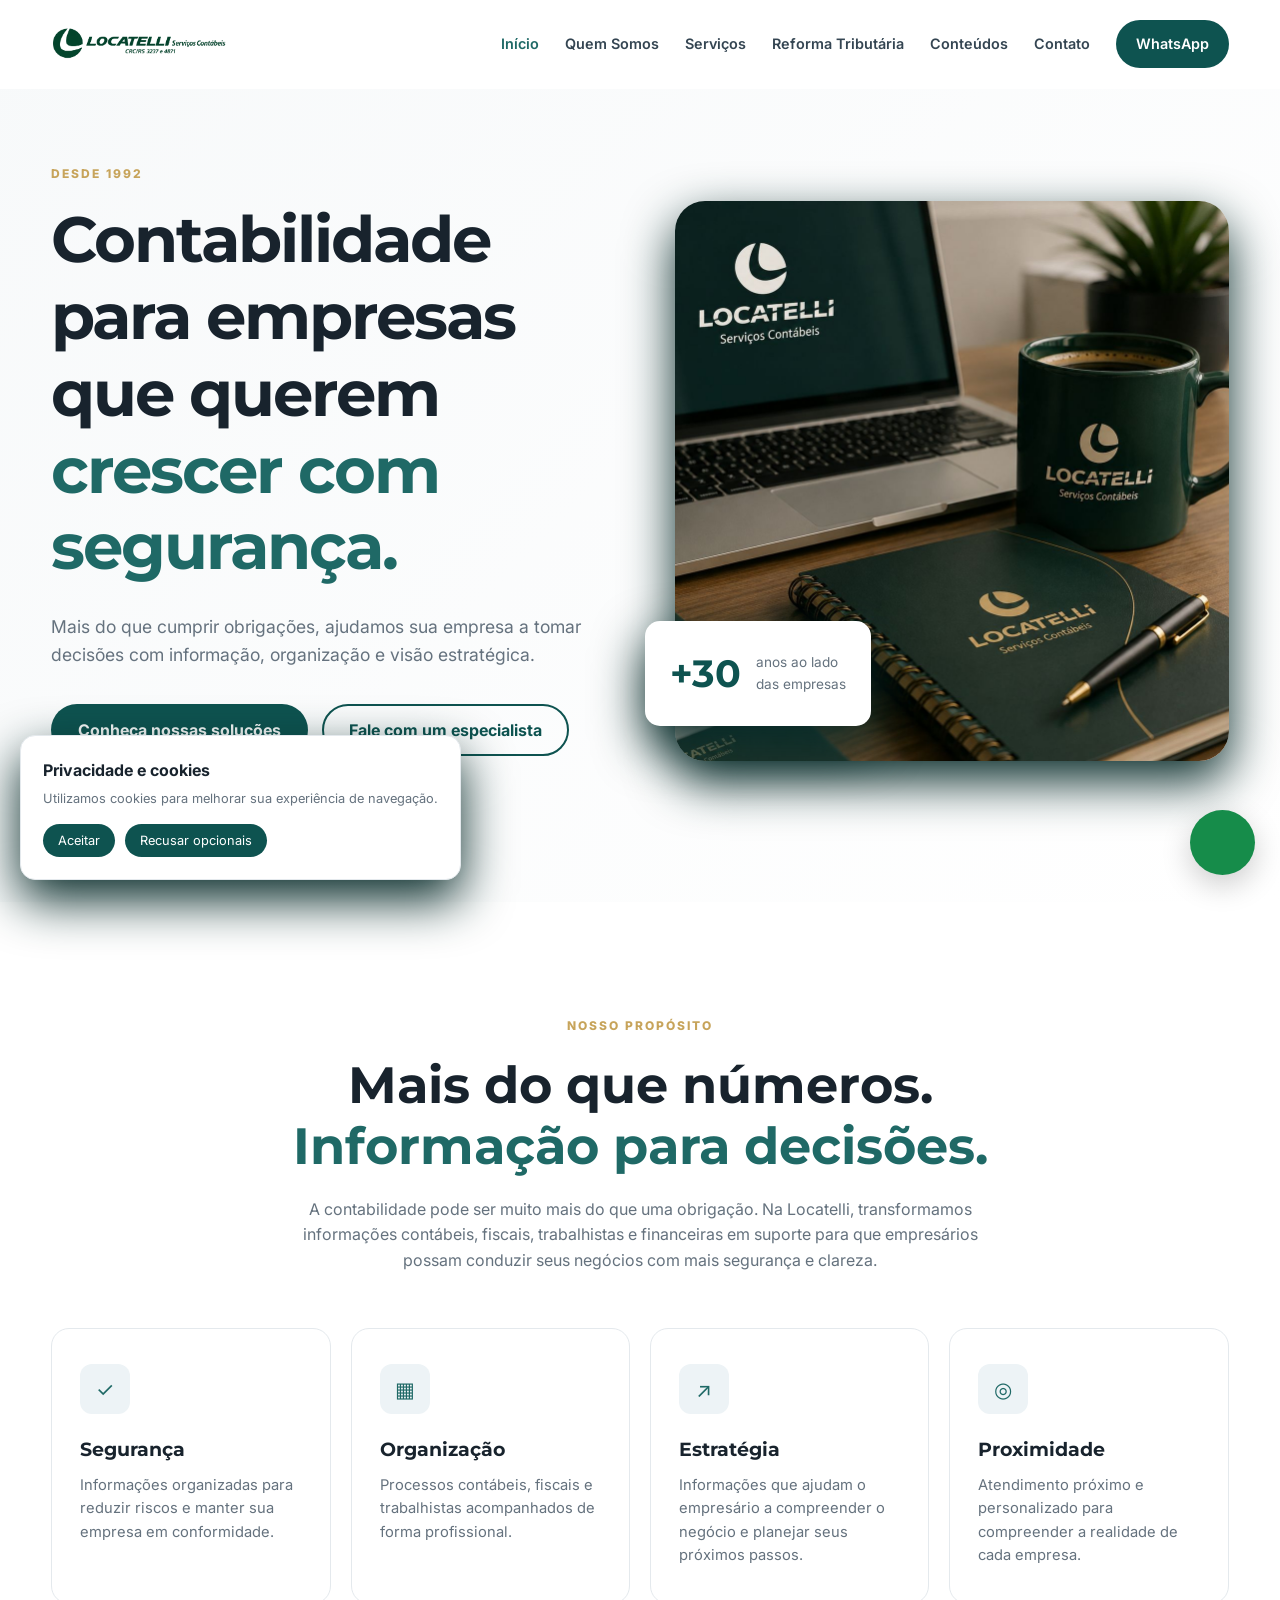
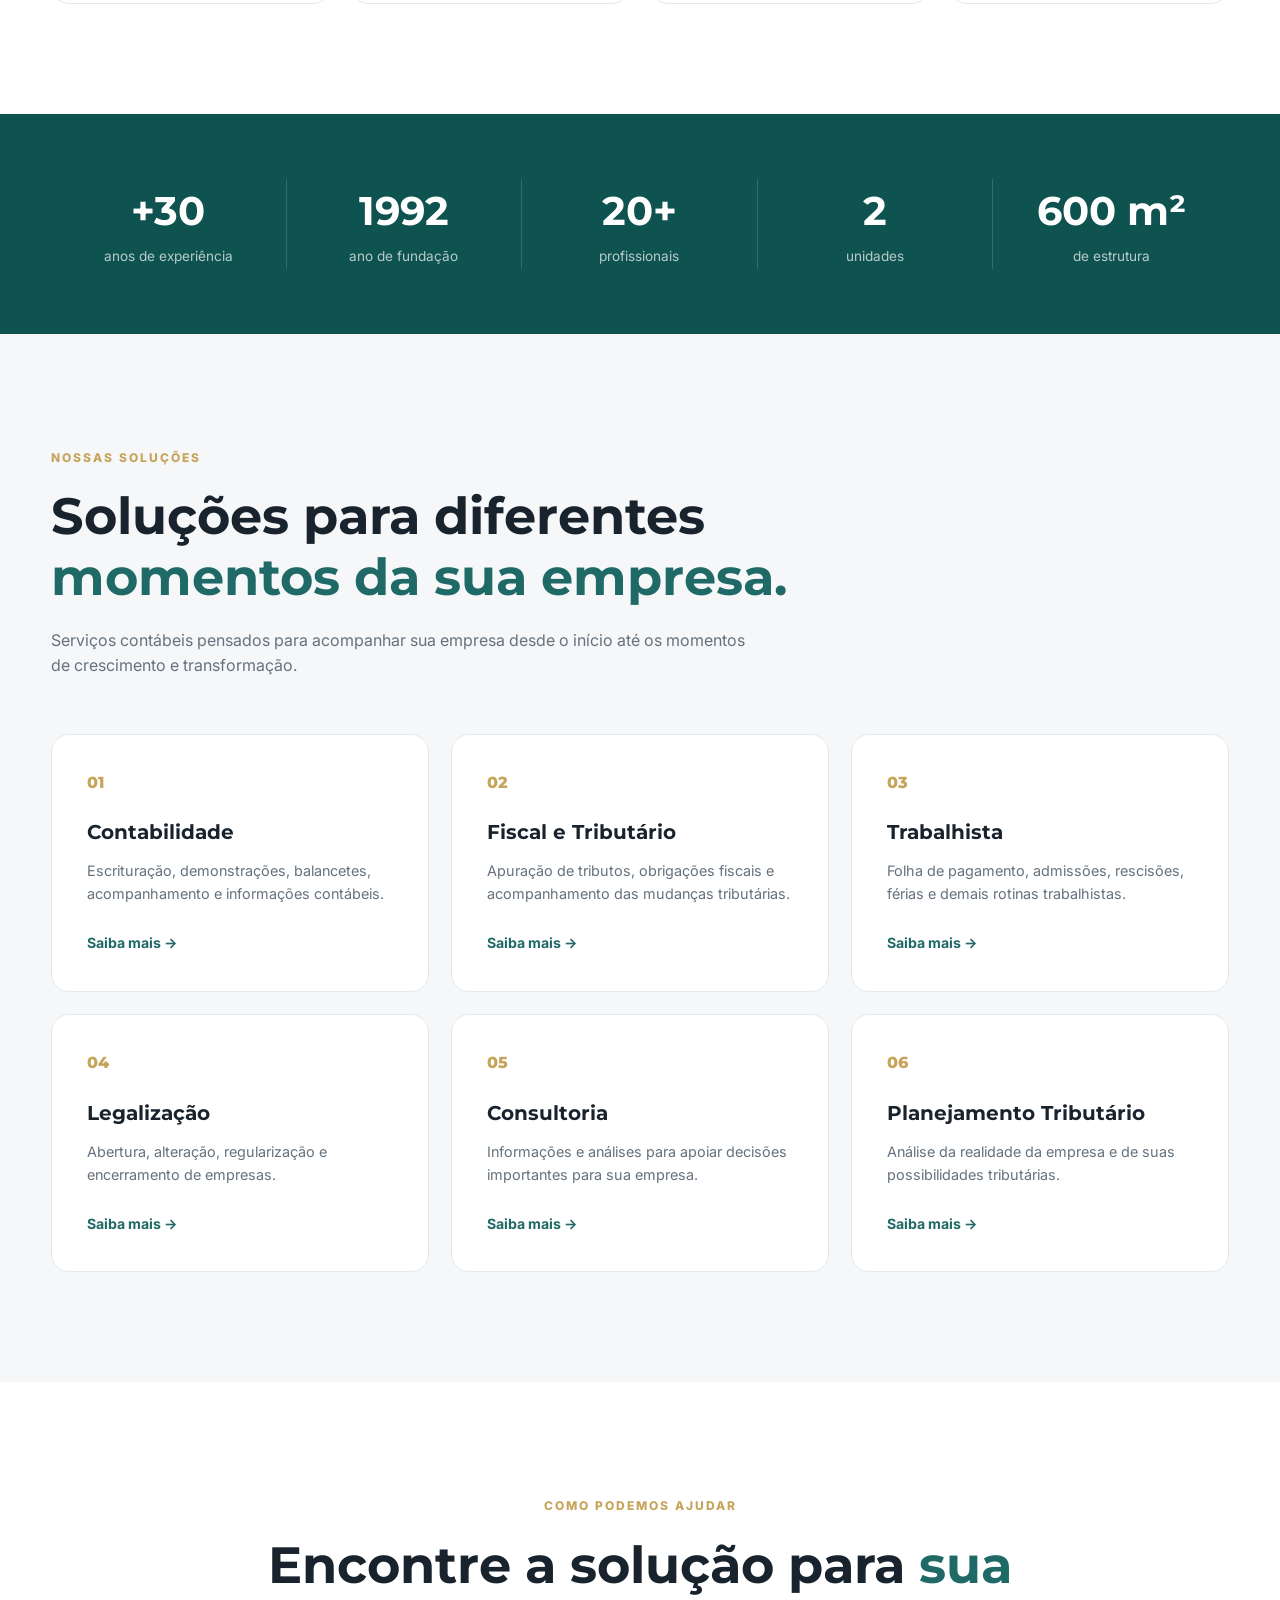
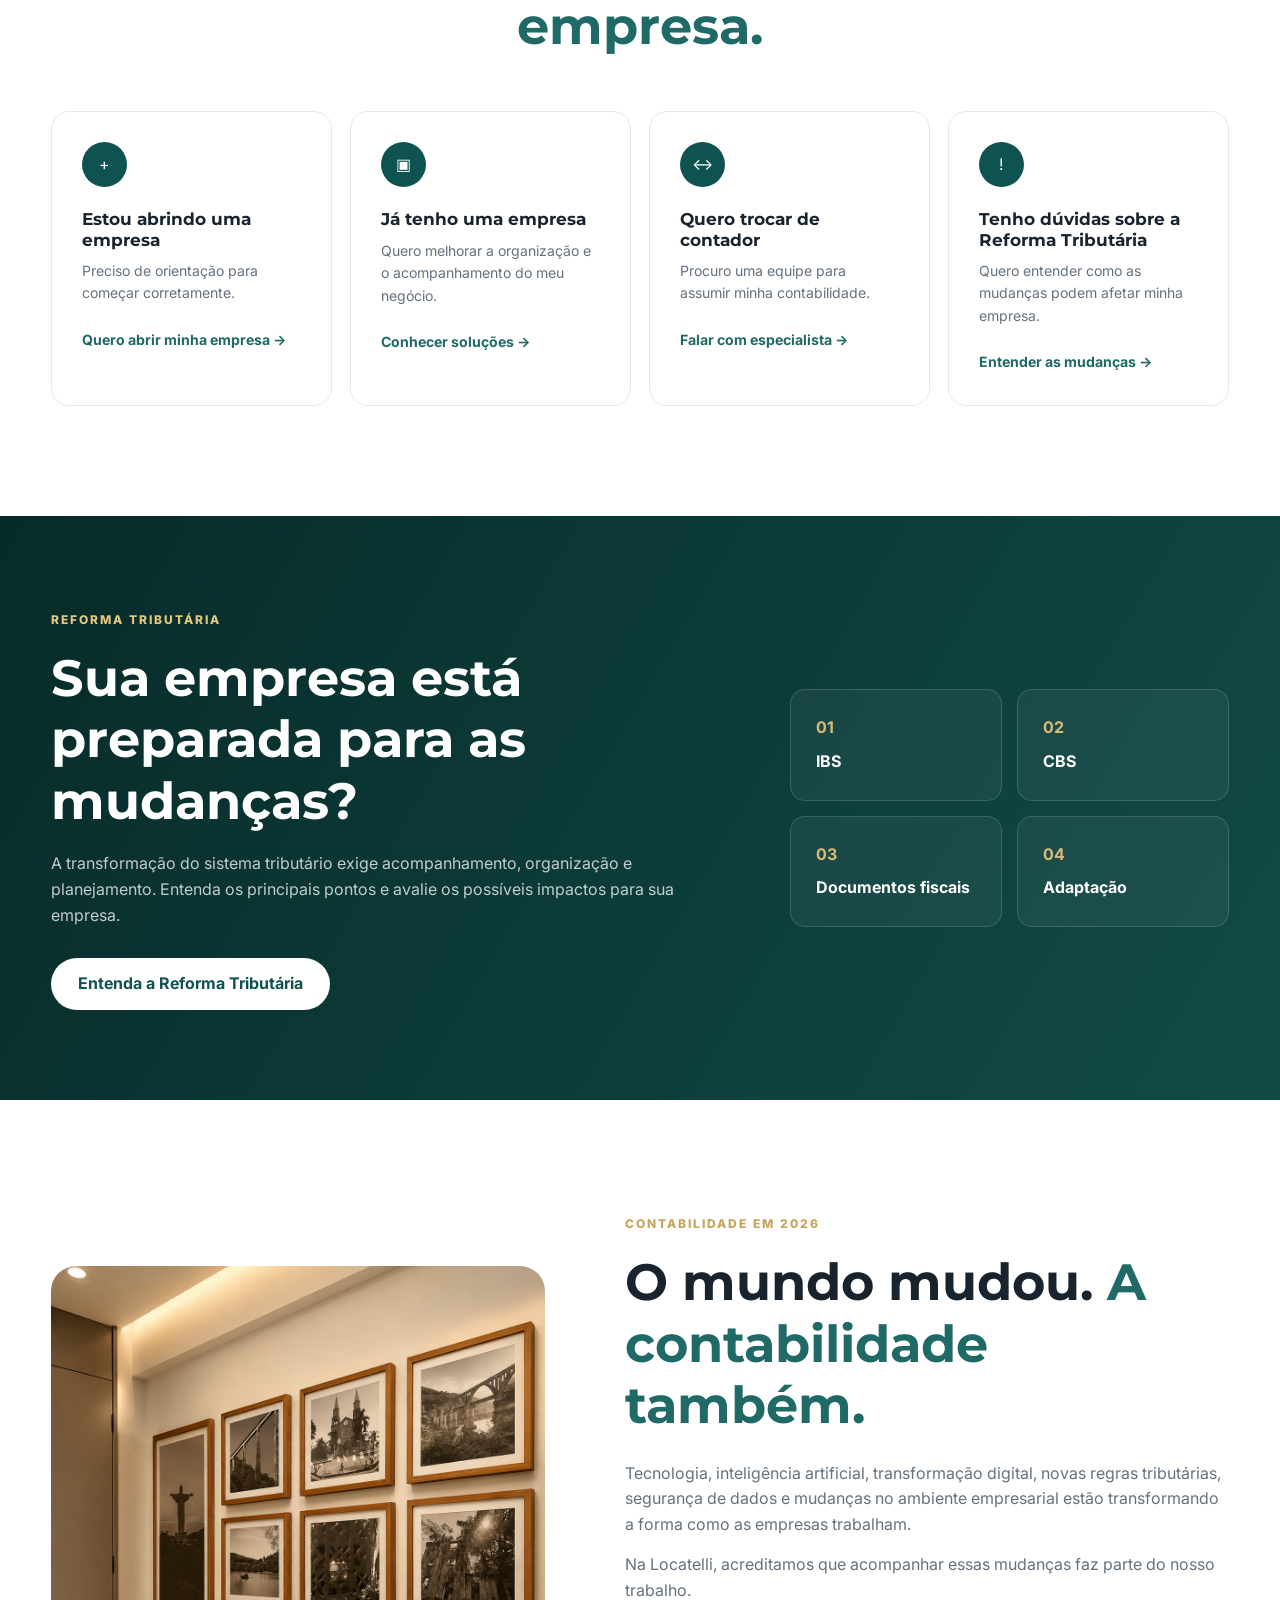
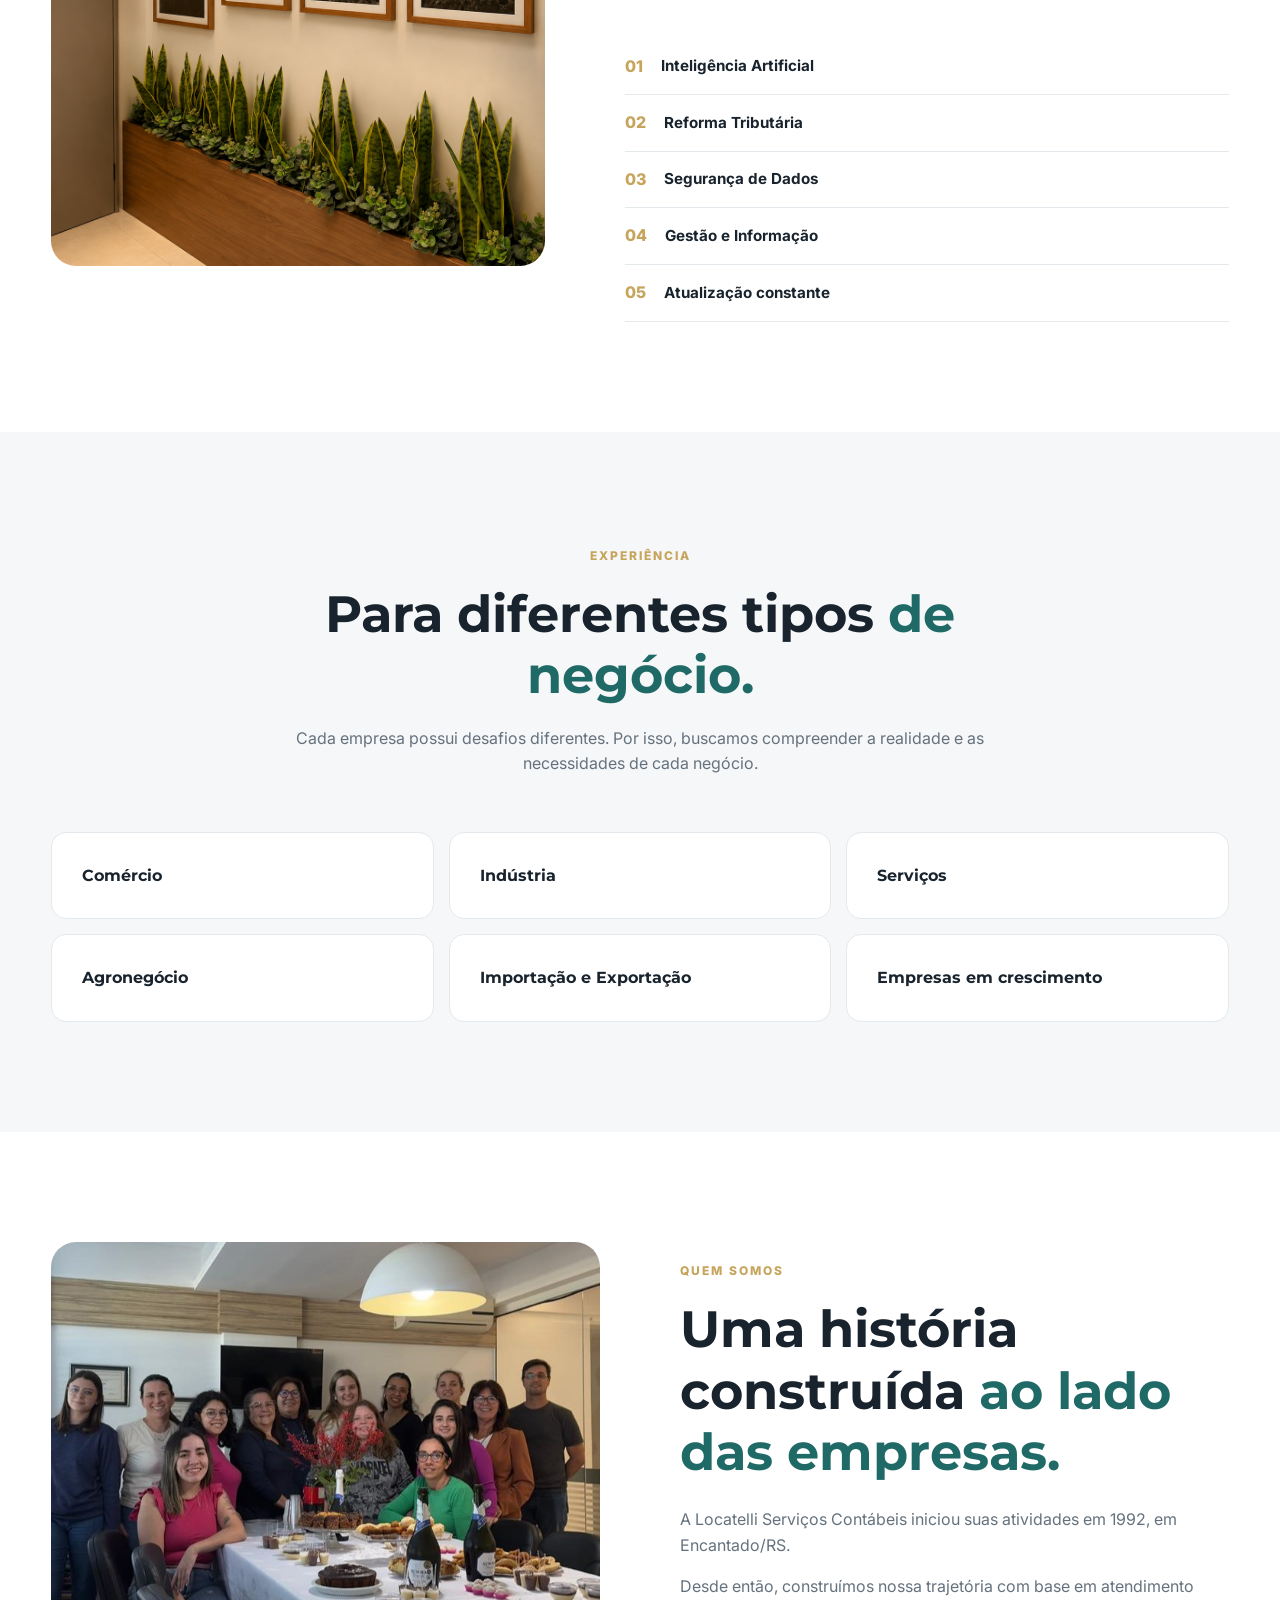
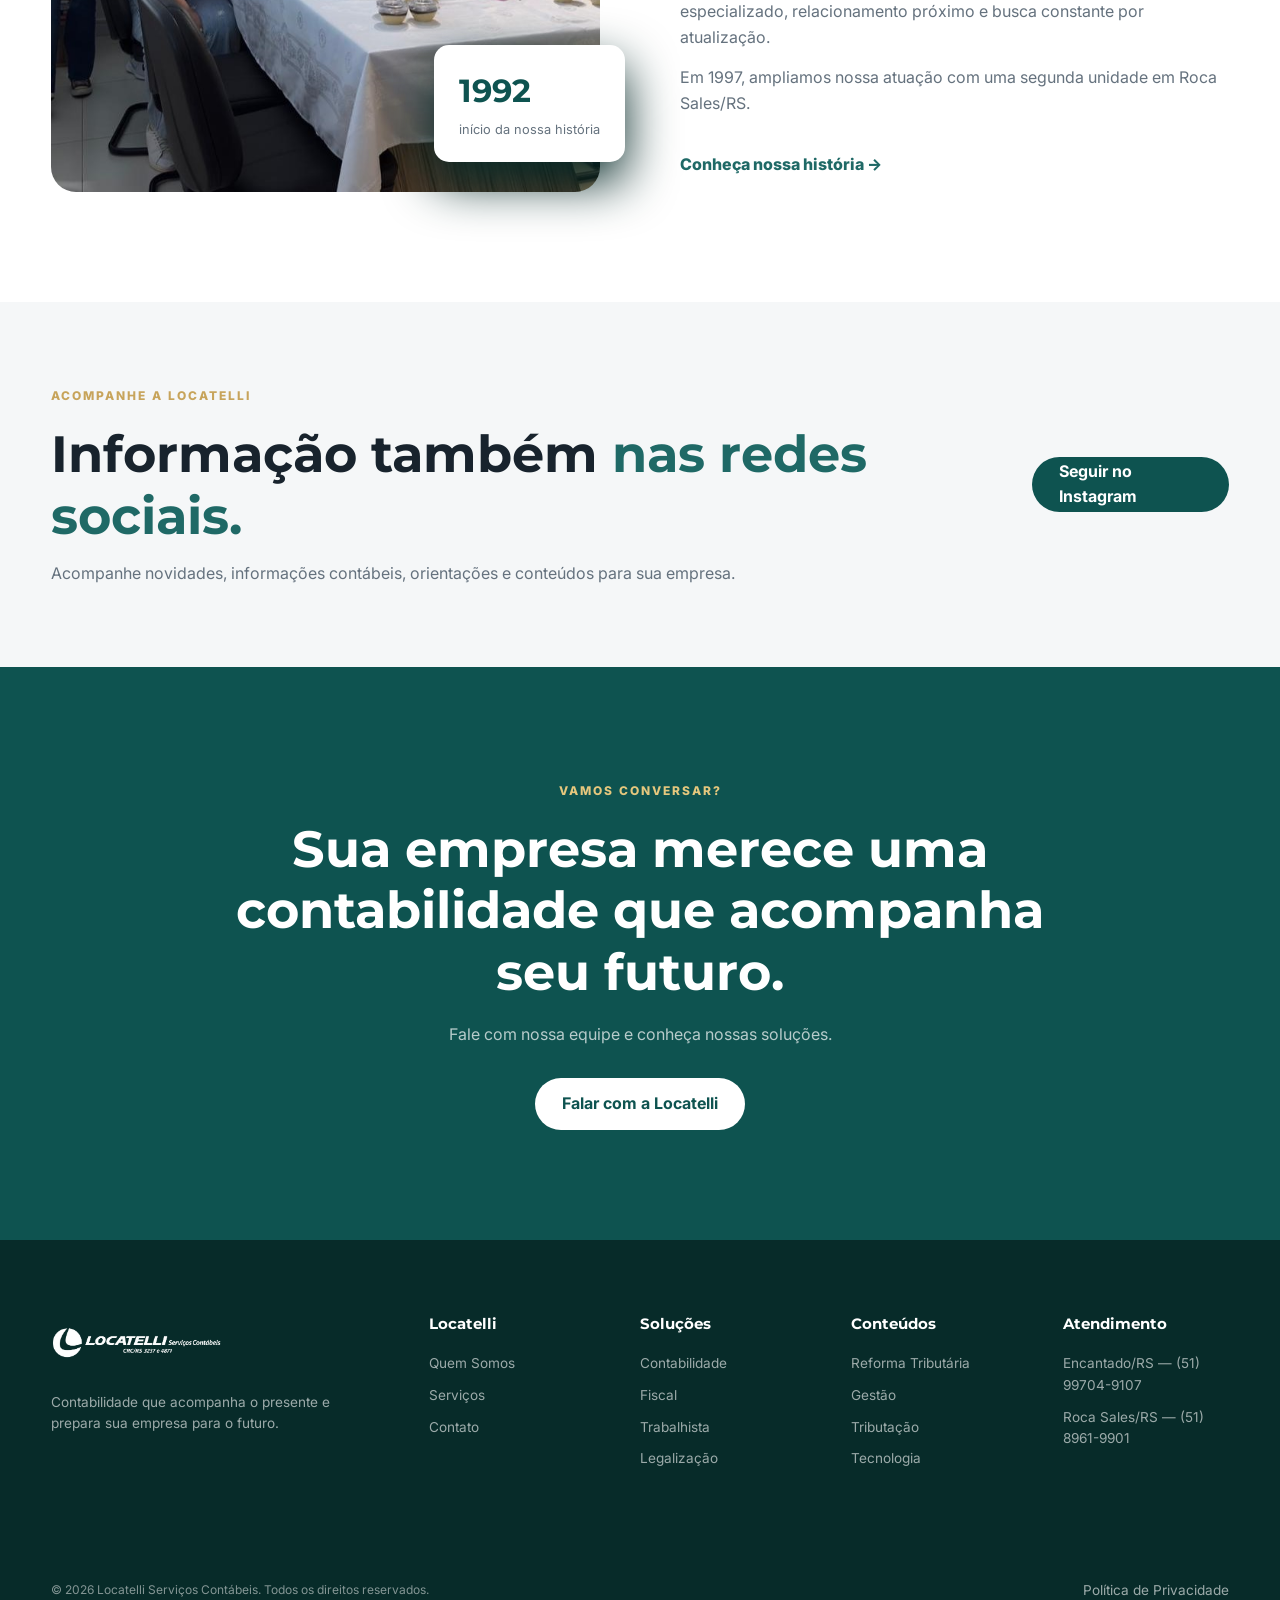
==== index.html @ 98320ef5 "Add files via upload" ====
<!DOCTYPE html>
<html lang="pt-BR">
<head>
    <meta charset="UTF-8">
    <meta name="viewport" content="width=device-width, initial-scale=1.0">

    <title>Locatelli Serviços Contábeis | Contabilidade para Empresas</title>

    <meta name="description" content="Locatelli Serviços Contábeis. Mais de 30 anos de experiência em contabilidade, assessoria fiscal, trabalhista, tributária e empresarial.">

    <meta name="theme-color" content="#0d2b45">

    <link rel="preconnect" href="https://fonts.googleapis.com">
    <link rel="preconnect" href="https://fonts.gstatic.com" crossorigin>
    <link href="https://fonts.googleapis.com/css2?family=Inter:wght@400;500;600;700&family=Montserrat:wght@500;600;700;800&display=swap" rel="stylesheet">

    <link rel="stylesheet" href="css/style.css">
</head>

<body>

<header class="header" id="header">

    <div class="container nav-container">

        <a href="index.html" class="logo">
            <img src="imagens/logo.png" alt="Locatelli Serviços Contábeis">
        </a>

        <button class="menu-toggle" id="menuToggle" aria-label="Abrir menu">
            <span></span>
            <span></span>
            <span></span>
        </button>

        <nav class="nav" id="nav">

            <a href="index.html" class="active">Início</a>
            <a href="quem-somos.html">Quem Somos</a>
            <a href="servicos.html">Serviços</a>
            <a href="reforma-tributaria.html">Reforma Tributária</a>
            <a href="conteudos.html">Conteúdos</a>
            <a href="contato.html">Contato</a>

            <a href="#" class="nav-whatsapp whatsapp-link">
                <span>WhatsApp</span>
            </a>

        </nav>

    </div>

</header>


<main>

    <!-- HERO -->

    <section class="hero">

        <div class="container hero-grid">

            <div class="hero-content">

                <span class="eyebrow">
                    DESDE 1992
                </span>

                <h1>
                    Contabilidade para empresas que querem
                    <span>crescer com segurança.</span>
                </h1>

                <p>
                    Mais do que cumprir obrigações, ajudamos sua empresa
                    a tomar decisões com informação, organização e visão estratégica.
                </p>

                <div class="hero-buttons">

                    <a href="servicos.html" class="btn btn-primary">
                        Conheça nossas soluções
                    </a>

                    <a href="#" class="btn btn-outline whatsapp-link">
                        Fale com um especialista
                    </a>

                </div>

                <div class="hero-info">
                    <span>+30 anos de experiência</span>
                    <span>•</span>
                    <span>Encantado e Roca Sales/RS</span>
                </div>

            </div>


            <div class="hero-image">

                <!-- FOTO: coloque aqui uma foto profissional do escritório -->
                <img src="imagens/hero.jpg"
                     alt="Ambiente da Locatelli Serviços Contábeis">

                <div class="experience-card">

                    <strong>+30</strong>

                    <span>
                        anos ao lado<br>
                        das empresas
                    </span>

                </div>

            </div>

        </div>

    </section>


    <!-- MAIS QUE CONTABILIDADE -->

    <section class="section">

        <div class="container">

            <div class="section-heading center">

                <span class="eyebrow">
                    NOSSO PROPÓSITO
                </span>

                <h2>
                    Mais do que números.
                    <span>Informação para decisões.</span>
                </h2>

                <p>
                    A contabilidade pode ser muito mais do que uma obrigação.
                    Na Locatelli, transformamos informações contábeis, fiscais,
                    trabalhistas e financeiras em suporte para que empresários
                    possam conduzir seus negócios com mais segurança e clareza.
                </p>

            </div>


            <div class="features-grid">

                <article class="feature-card">

                    <div class="feature-icon">✓</div>

                    <h3>Segurança</h3>

                    <p>
                        Informações organizadas para reduzir riscos e
                        manter sua empresa em conformidade.
                    </p>

                </article>


                <article class="feature-card">

                    <div class="feature-icon">▦</div>

                    <h3>Organização</h3>

                    <p>
                        Processos contábeis, fiscais e trabalhistas
                        acompanhados de forma profissional.
                    </p>

                </article>


                <article class="feature-card">

                    <div class="feature-icon">↗</div>

                    <h3>Estratégia</h3>

                    <p>
                        Informações que ajudam o empresário a compreender
                        o negócio e planejar seus próximos passos.
                    </p>

                </article>


                <article class="feature-card">

                    <div class="feature-icon">◎</div>

                    <h3>Proximidade</h3>

                    <p>
                        Atendimento próximo e personalizado para
                        compreender a realidade de cada empresa.
                    </p>

                </article>

            </div>

        </div>

    </section>


    <!-- NÚMEROS -->

    <section class="numbers-section">

        <div class="container numbers-grid">

            <div class="number-item">
                <strong>+30</strong>
                <span>anos de experiência</span>
            </div>

            <div class="number-item">
                <strong>1992</strong>
                <span>ano de fundação</span>
            </div>

            <div class="number-item">
                <strong>20+</strong>
                <span>profissionais</span>
            </div>

            <div class="number-item">
                <strong>2</strong>
                <span>unidades</span>
            </div>

            <div class="number-item">
                <strong>600 m²</strong>
                <span>de estrutura</span>
            </div>

        </div>

    </section>


    <!-- SERVIÇOS -->

    <section class="section section-light">

        <div class="container">

            <div class="section-heading">

                <span class="eyebrow">
                    NOSSAS SOLUÇÕES
                </span>

                <h2>
                    Soluções para diferentes
                    <span>momentos da sua empresa.</span>
                </h2>

                <p>
                    Serviços contábeis pensados para acompanhar sua empresa
                    desde o início até os momentos de crescimento e transformação.
                </p>

            </div>


            <div class="services-grid">

                <article class="service-card">

                    <div class="service-number">01</div>

                    <h3>Contabilidade</h3>

                    <p>
                        Escrituração, demonstrações, balancetes,
                        acompanhamento e informações contábeis.
                    </p>

                    <a href="servicos.html">
                        Saiba mais →
                    </a>

                </article>


                <article class="service-card">

                    <div class="service-number">02</div>

                    <h3>Fiscal e Tributário</h3>

                    <p>
                        Apuração de tributos, obrigações fiscais e
                        acompanhamento das mudanças tributárias.
                    </p>

                    <a href="servicos.html">
                        Saiba mais →
                    </a>

                </article>


                <article class="service-card">

                    <div class="service-number">03</div>

                    <h3>Trabalhista</h3>

                    <p>
                        Folha de pagamento, admissões, rescisões,
                        férias e demais rotinas trabalhistas.
                    </p>

                    <a href="servicos.html">
                        Saiba mais →
                    </a>

                </article>


                <article class="service-card">

                    <div class="service-number">04</div>

                    <h3>Legalização</h3>

                    <p>
                        Abertura, alteração, regularização e
                        encerramento de empresas.
                    </p>

                    <a href="servicos.html">
                        Saiba mais →
                    </a>

                </article>


                <article class="service-card">

                    <div class="service-number">05</div>

                    <h3>Consultoria</h3>

                    <p>
                        Informações e análises para apoiar decisões
                        importantes para sua empresa.
                    </p>

                    <a href="servicos.html">
                        Saiba mais →
                    </a>

                </article>


                <article class="service-card">

                    <div class="service-number">06</div>

                    <h3>Planejamento Tributário</h3>

                    <p>
                        Análise da realidade da empresa e de suas
                        possibilidades tributárias.
                    </p>

                    <a href="servicos.html">
                        Saiba mais →
                    </a>

                </article>

            </div>

        </div>

    </section>


    <!-- SOLUÇÃO PARA SUA EMPRESA -->

    <section class="section">

        <div class="container">

            <div class="section-heading center">

                <span class="eyebrow">
                    COMO PODEMOS AJUDAR
                </span>

                <h2>
                    Encontre a solução para
                    <span>sua empresa.</span>
                </h2>

            </div>


            <div class="situations-grid">

                <div class="situation-card">

                    <span class="situation-icon">+</span>

                    <h3>Estou abrindo uma empresa</h3>

                    <p>
                        Preciso de orientação para começar corretamente.
                    </p>

                    <a href="#" class="whatsapp-link">
                        Quero abrir minha empresa →
                    </a>

                </div>


                <div class="situation-card">

                    <span class="situation-icon">▣</span>

                    <h3>Já tenho uma empresa</h3>

                    <p>
                        Quero melhorar a organização e o acompanhamento
                        do meu negócio.
                    </p>

                    <a href="servicos.html">
                        Conhecer soluções →
                    </a>

                </div>


                <div class="situation-card">

                    <span class="situation-icon">↔</span>

                    <h3>Quero trocar de contador</h3>

                    <p>
                        Procuro uma equipe para assumir minha contabilidade.
                    </p>

                    <a href="#" class="whatsapp-link">
                        Falar com especialista →
                    </a>

                </div>


                <div class="situation-card">

                    <span class="situation-icon">!</span>

                    <h3>Tenho dúvidas sobre a Reforma Tributária</h3>

                    <p>
                        Quero entender como as mudanças podem afetar minha empresa.
                    </p>

                    <a href="reforma-tributaria.html">
                        Entender as mudanças →
                    </a>

                </div>

            </div>

        </div>

    </section>


    <!-- REFORMA TRIBUTÁRIA -->

    <section class="reform-home">

        <div class="container reform-grid">

            <div>

                <span class="eyebrow light">
                    REFORMA TRIBUTÁRIA
                </span>

                <h2>
                    Sua empresa está preparada
                    para as mudanças?
                </h2>

                <p>
                    A transformação do sistema tributário exige
                    acompanhamento, organização e planejamento.
                    Entenda os principais pontos e avalie os possíveis
                    impactos para sua empresa.
                </p>

                <a href="reforma-tributaria.html" class="btn btn-white">
                    Entenda a Reforma Tributária
                </a>

            </div>


            <div class="reform-points">

                <div>
                    <strong>01</strong>
                    <span>IBS</span>
                </div>

                <div>
                    <strong>02</strong>
                    <span>CBS</span>
                </div>

                <div>
                    <strong>03</strong>
                    <span>Documentos fiscais</span>
                </div>

                <div>
                    <strong>04</strong>
                    <span>Adaptação</span>
                </div>

            </div>

        </div>

    </section>


    <!-- MUNDO / 2026 -->

    <section class="section">

        <div class="container future-grid">

            <div class="future-image">

                <!-- FOTO: imagem moderna do escritório -->
                <img src="imagens/escritorio.png"
                     alt="Equipe da Locatelli Serviços Contábeis">

            </div>


            <div class="future-content">

                <span class="eyebrow">
                    CONTABILIDADE EM 2026
                </span>

                <h2>
                    O mundo mudou.
                    <span>A contabilidade também.</span>
                </h2>

                <p>
                    Tecnologia, inteligência artificial, transformação digital,
                    novas regras tributárias, segurança de dados e mudanças
                    no ambiente empresarial estão transformando a forma como
                    as empresas trabalham.
                </p>

                <p>
                    Na Locatelli, acreditamos que acompanhar essas mudanças
                    faz parte do nosso trabalho.
                </p>


                <div class="future-list">

                    <div>
                        <span>01</span>
                        <strong>Inteligência Artificial</strong>
                    </div>

                    <div>
                        <span>02</span>
                        <strong>Reforma Tributária</strong>
                    </div>

                    <div>
                        <span>03</span>
                        <strong>Segurança de Dados</strong>
                    </div>

                    <div>
                        <span>04</span>
                        <strong>Gestão e Informação</strong>
                    </div>

                    <div>
                        <span>05</span>
                        <strong>Atualização constante</strong>
                    </div>

                </div>

            </div>

        </div>

    </section>


    <!-- SEGMENTOS -->

    <section class="section section-light">

        <div class="container">

            <div class="section-heading center">

                <span class="eyebrow">
                    EXPERIÊNCIA
                </span>

                <h2>
                    Para diferentes tipos
                    <span>de negócio.</span>
                </h2>

                <p>
                    Cada empresa possui desafios diferentes. Por isso,
                    buscamos compreender a realidade e as necessidades
                    de cada negócio.
                </p>

            </div>


            <div class="segments-grid">

                <div>Comércio</div>
                <div>Indústria</div>
                <div>Serviços</div>
                <div>Agronegócio</div>
                <div>Importação e Exportação</div>
                <div>Empresas em crescimento</div>

            </div>

        </div>

    </section>


    <!-- QUEM SOMOS -->

    <section class="section about-preview">

        <div class="container about-grid">

            <div class="about-image">

                <!-- FOTO: equipe -->
                <img src="imagens/equipe.jpg"
                     alt="Equipe da Locatelli Serviços Contábeis">

                <div class="about-badge">
                    <strong>1992</strong>
                    <span>início da nossa história</span>
                </div>

            </div>


            <div class="about-content">

                <span class="eyebrow">
                    QUEM SOMOS
                </span>

                <h2>
                    Uma história construída
                    <span>ao lado das empresas.</span>
                </h2>

                <p>
                    A Locatelli Serviços Contábeis iniciou suas atividades
                    em 1992, em Encantado/RS.
                </p>

                <p>
                    Desde então, construímos nossa trajetória com base
                    em atendimento especializado, relacionamento próximo
                    e busca constante por atualização.
                </p>

                <p>
                    Em 1997, ampliamos nossa atuação com uma segunda unidade
                    em Roca Sales/RS.
                </p>

                <a href="quem-somos.html" class="text-link">
                    Conheça nossa história →
                </a>

            </div>

        </div>

    </section>


    <!-- INSTAGRAM -->

    <section class="social-section">

        <div class="container social-content">

            <div>

                <span class="eyebrow">
                    ACOMPANHE A LOCATELLI
                </span>

                <h2>
                    Informação também
                    <span>nas redes sociais.</span>
                </h2>

                <p>
                    Acompanhe novidades, informações contábeis,
                    orientações e conteúdos para sua empresa.
                </p>

            </div>

            <!-- TROQUE PELO LINK REAL DO INSTAGRAM -->
            <a href="#" target="_blank" class="btn btn-primary">
                Seguir no Instagram
            </a>

        </div>

    </section>


    <!-- CTA -->

    <section class="final-cta">

        <div class="container">

            <span class="eyebrow light">
                VAMOS CONVERSAR?
            </span>

            <h2>
                Sua empresa merece uma
                contabilidade que acompanha seu futuro.
            </h2>

            <p>
                Fale com nossa equipe e conheça nossas soluções.
            </p>

            <a href="#" class="btn btn-white whatsapp-link">
                Falar com a Locatelli
            </a>

        </div>

    </section>

</main>


<footer class="footer">

    <div class="container footer-grid">

        <div class="footer-brand">

            <img src="imagens/logo.png" alt="Locatelli Serviços Contábeis">

            <p>
                Contabilidade que acompanha o presente
                e prepara sua empresa para o futuro.
            </p>

        </div>


        <div>

            <h4>Locatelli</h4>

            <a href="quem-somos.html">Quem Somos</a>
            <a href="servicos.html">Serviços</a>
            <a href="contato.html">Contato</a>

        </div>


        <div>

            <h4>Soluções</h4>

            <a href="servicos.html">Contabilidade</a>
            <a href="servicos.html">Fiscal</a>
            <a href="servicos.html">Trabalhista</a>
            <a href="servicos.html">Legalização</a>

        </div>


        <div>

            <h4>Conteúdos</h4>

            <a href="reforma-tributaria.html">
                Reforma Tributária
            </a>

            <a href="conteudos.html">
                Gestão
            </a>

            <a href="conteudos.html">
                Tributação
            </a>

            <a href="conteudos.html">
                Tecnologia
            </a>

        </div>


        <div class="footer-col">
    <h4>Atendimento</h4>

    <a href="https://wa.me/5551997049107" target="_blank">
        Encantado/RS — (51) 99704-9107
    </a>

    <a href="https://wa.me/555189619901" target="_blank">
        Roca Sales/RS — (51) 8961-9901
    </a>
</div>

    </div>


    <div class="footer-bottom">

        <div class="container">

            <span>
                © 2026 Locatelli Serviços Contábeis.
                Todos os direitos reservados.
            </span>

            <a href="privacidade.html">
                Política de Privacidade
            </a>

        </div>

    </div>

</footer>


<!-- BOTÃO WHATSAPP -->

<a href="#"
   class="floating-whatsapp whatsapp-link"
   aria-label="Falar com a Locatelli pelo WhatsApp">

    <span>WhatsApp</span>

</a>


<!-- COOKIE -->

<div class="cookie-banner" id="cookieBanner">

    <div>

        <strong>Privacidade e cookies</strong>

        <p>
            Utilizamos cookies para melhorar sua experiência
            de navegação.
        </p>

    </div>

    <div class="cookie-buttons">

        <button id="acceptCookies">
            Aceitar
        </button>

        <button id="rejectCookies">
            Recusar opcionais
        </button>

    </div>

</div>


<script src="js/script.js"></script>

</body>
</html>
---- css/style.css ----
/* =====================================================
   LOCATELLI SERVIÇOS CONTÁBEIS
   SITE 2026
===================================================== */


/* =========================
   RESET
========================= */

* {
    margin: 0;
    padding: 0;
    box-sizing: border-box;
}

html {
    scroll-behavior: smooth;
}

body {
    font-family: "Inter", sans-serif;
    color: #18232d;
    background: #ffffff;
    line-height: 1.6;
}

img {
    max-width: 100%;
    display: block;
}

a {
    color: inherit;
    text-decoration: none;
}

button {
    font-family: inherit;
}


/* =========================
   VARIÁVEIS
========================= */

:root {

    --primary: #0e5350;
    --primary-dark: #072b29;

    --secondary: #1f6966;

    --accent: #c7a45b;

    --text: #18232d;
    --text-light: #65727e;

    --light: #f5f7f8;
    --white: #ffffff;

    --border: #e4e9ed;

    --shadow: 0 20px 50px #072b29;

    --radius: 18px;

    --container: 1200px;
}


/* =========================
   UTILITÁRIOS
========================= */

.container {
    width: min(92%, var(--container));
    margin: auto;
}

.section {
    padding: 110px 0;
}

.section-light {
    background: var(--light);
}

.center {
    text-align: center;
}

.eyebrow {
    display: inline-block;

    color: var(--accent);

    font-size: 0.75rem;
    font-weight: 800;

    letter-spacing: 2px;

    margin-bottom: 18px;
}

.eyebrow.light {
    color: #e5c77d;
}

h1,
h2,
h3,
h4 {
    font-family: "Montserrat", sans-serif;
    line-height: 1.2;
}

h2 {
    font-size: clamp(2rem, 4vw, 3.2rem);
}

h2 span,
h1 span {
    color: var(--secondary);
}

.section-heading {
    max-width: 800px;
    margin-bottom: 55px;
}

.section-heading.center {
    margin-left: auto;
    margin-right: auto;
}

.section-heading h2 {
    margin-bottom: 20px;
}

.section-heading p {
    color: var(--text-light);
    max-width: 700px;
}

.section-heading.center p {
    margin: auto;
}


/* =========================
   HEADER
========================= */

.header {
    position: fixed;
    top: 0;
    left: 0;

    width: 100%;

    z-index: 1000;

    background: rgba(255,255,255,0.96);

    border-bottom: 1px solid transparent;

    transition: 0.3s;
}

.header.scrolled {
    box-shadow: 0 5px 25px 
    background #072b29;
    border-color: var(--border);
}

.nav-container {
    height: 88px;

    display: flex;
    align-items: center;
    justify-content: space-between;
}

.logo img {
    width: 175px;
    max-height: 62px;
    object-fit: contain;
}

.nav {
    display: flex;
    align-items: center;
    gap: 26px;
}

.nav > a {
    font-size: 0.9rem;
    font-weight: 600;

    color: #344552;

    transition: 0.3s;
}

.nav > a:hover,
.nav > a.active {
    color: var(--secondary);
}

.nav-whatsapp {
    background: var(--primary);
    color: white !important;

    padding: 12px 20px;

    border-radius: 50px;
}

.nav-whatsapp:hover {
    background: var(--secondary);
}

.menu-toggle {
    display: none;

    border: none;
    background: transparent;

    cursor: pointer;
}

.menu-toggle span {
    width: 27px;
    height: 2px;

    background: var(--primary);

    display: block;

    margin: 6px 0;
}


/* =========================
   HERO
========================= */

.hero {
    padding-top: 160px;
    padding-bottom: 100px;

    background:
        linear-gradient(
            135deg,
            #f7f9fa 0%,
            #ffffff 100%
        );
}

.hero-grid {
    display: grid;

    grid-template-columns: 1fr 1fr;

    gap: 70px;

    align-items: center;
}

.hero-content h1 {
    font-size: clamp(2.5rem, 5vw, 4.7rem);

    margin-bottom: 28px;

    letter-spacing: -2px;
}

.hero-content > p {
    color: var(--text-light);

    font-size: 1.1rem;

    max-width: 600px;

    margin-bottom: 35px;
}

.hero-buttons {
    display: flex;

    flex-wrap: wrap;

    gap: 14px;
}

.btn {
    display: inline-flex;

    align-items: center;
    justify-content: center;

    min-height: 52px;

    padding: 0 25px;

    border-radius: 50px;

    font-weight: 700;

    transition: 0.3s;

    border: 2px solid transparent;
}

.btn-primary {
    background: var(--primary);
    color: white;
}

.btn-primary:hover {
    background: var(--secondary);
    transform: translateY(-2px);
}

.btn-outline {
    border-color: var(--primary);
    color: var(--primary);
}

.btn-outline:hover {
    background: var(--primary);
    color: white;
}

.btn-white {
    background: white;
    color: var(--primary);
}

.hero-info {
    display: flex;
    gap: 10px;

    margin-top: 25px;

    font-size: 0.82rem;

    color: var(--text-light);
}

.hero-image {
    position: relative;
}

.hero-image > img {
    width: 100%;
    height: 560px;

    object-fit: cover;

    border-radius: 30px;

    box-shadow: var(--shadow);
}

.experience-card {
    position: absolute;

    left: -30px;
    bottom: 35px;

    background: white;

    padding: 22px 25px;

    border-radius: 15px;

    box-shadow: var(--shadow);

    display: flex;
    align-items: center;
    gap: 15px;
}

.experience-card strong {
    font-family: "Montserrat";
    font-size: 2.4rem;
    color: var(--primary);
}

.experience-card span {
    color: var(--text-light);
    font-size: 0.85rem;
}


/* =========================
   FEATURES
========================= */

.features-grid {
    display: grid;

    grid-template-columns: repeat(4, 1fr);

    gap: 20px;
}

.feature-card {
    padding: 35px 28px;

    border: 1px solid var(--border);

    border-radius: var(--radius);

    transition: 0.3s;
}

.feature-card:hover {
    transform: translateY(-7px);
    box-shadow: var(--shadow);
}

.feature-icon {
    width: 50px;
    height: 50px;

    border-radius: 12px;

    display: grid;
    place-items: center;

    background: #edf3f6;

    color: var(--secondary);

    font-size: 1.3rem;

    margin-bottom: 25px;
}

.feature-card h3 {
    margin-bottom: 12px;
}

.feature-card p {
    color: var(--text-light);

    font-size: 0.92rem;
}


/* =========================
   NÚMEROS
========================= */

.numbers-section {
    padding: 65px 0;

    background: var(--primary);

    color: white;
}

.numbers-grid {
    display: grid;

    grid-template-columns: repeat(5, 1fr);

    text-align: center;
}

.number-item {
    border-right: 1px solid rgba(255,255,255,0.15);
}

.number-item:last-child {
    border-right: none;
}

.number-item strong {
    display: block;

    font-family: "Montserrat";

    font-size: 2.5rem;
}

.number-item span {
    font-size: 0.85rem;

    color: rgba(255,255,255,0.7);
}


/* =========================
   SERVIÇOS
========================= */

.services-grid {
    display: grid;

    grid-template-columns: repeat(3, 1fr);

    gap: 22px;
}

.service-card {
    position: relative;

    background: white;

    border: 1px solid var(--border);

    padding: 35px;

    border-radius: var(--radius);

    transition: 0.3s;
}

.service-card:hover {
    transform: translateY(-6px);

    box-shadow: var(--shadow);
}

.service-number {
    color: var(--accent);

    font-family: "Montserrat";

    font-weight: 800;

    margin-bottom: 25px;
}

.service-card h3 {
    font-size: 1.25rem;

    margin-bottom: 15px;
}

.service-card p {
    color: var(--text-light);

    font-size: 0.9rem;

    margin-bottom: 25px;
}

.service-card a,
.situation-card a {
    color: var(--secondary);

    font-size: 0.88rem;

    font-weight: 700;
}


/* =========================
   SITUAÇÕES
========================= */

.situations-grid {
    display: grid;

    grid-template-columns: repeat(4, 1fr);

    gap: 18px;
}

.situation-card {
    padding: 30px;

    border: 1px solid var(--border);

    border-radius: var(--radius);
}

.situation-icon {
    display: grid;

    place-items: center;

    width: 45px;
    height: 45px;

    background: var(--primary);

    color: white;

    border-radius: 50%;

    margin-bottom: 22px;
}

.situation-card h3 {
    font-size: 1.05rem;

    margin-bottom: 10px;
}

.situation-card p {
    color: var(--text-light);

    font-size: 0.88rem;

    margin-bottom: 22px;
}


/* =========================
   REFORMA
========================= */

.reform-home {
    padding: 90px 0;

    background:
        linear-gradient(
            120deg,
            #072b29,
            #114b48
        );

    color: white;
}

.reform-grid {
    display: grid;

    grid-template-columns: 1.2fr 0.8fr;

    gap: 80px;

    align-items: center;
}

.reform-home h2 {
    font-size: clamp(2rem, 4vw, 3.5rem);

    margin-bottom: 20px;
}

.reform-home p {
    color: rgba(255,255,255,0.75);

    max-width: 650px;

    margin-bottom: 30px;
}

.reform-points {
    display: grid;

    grid-template-columns: 1fr 1fr;

    gap: 15px;
}

.reform-points div {
    border: 1px solid rgba(255,255,255,0.15);

    border-radius: 15px;

    padding: 25px;

    background: rgba(255,255,255,0.05);
}

.reform-points strong {
    display: block;

    color: #d8bc76;

    margin-bottom: 8px;
}

.reform-points span {
    font-weight: 700;
}


/* =========================
   FUTURO
========================= */

.future-grid {
    display: grid;

    grid-template-columns: 0.9fr 1.1fr;

    gap: 80px;

    align-items: center;
}

.future-image img {
    width: 100%;
    height: 600px;

    object-fit: cover;

    border-radius: 25px;
}

.future-content h2 {
    margin-bottom: 25px;
}

.future-content > p {
    color: var(--text-light);

    margin-bottom: 15px;
}

.future-list {
    margin-top: 35px;
}

.future-list div {
    display: flex;

    gap: 18px;

    align-items: center;

    padding: 15px 0;

    border-bottom: 1px solid var(--border);
}

.future-list span {
    color: var(--accent);

    font-weight: 800;
}

.future-list strong {
    font-size: 0.95rem;
}


/* =========================
   SEGMENTOS
========================= */

.segments-grid {
    display: grid;

    grid-template-columns: repeat(3, 1fr);

    gap: 15px;
}

.segments-grid div {
    padding: 30px;

    border: 1px solid var(--border);

    border-radius: 15px;

    font-family: "Montserrat";

    font-weight: 700;

    background: white;

    transition: 0.3s;
}

.segments-grid div:hover {
    background: var(--primary);

    color: white;

    transform: translateY(-4px);
}


/* =========================
   ABOUT
========================= */

.about-grid {
    display: grid;

    grid-template-columns: 1fr 1fr;

    gap: 80px;

    align-items: center;
}

.about-image {
    position: relative;
}

.about-image img {
    width: 100%;
    height: 550px;

    object-fit: cover;

    border-radius: 25px;
}

.about-badge {
    position: absolute;

    right: -25px;
    bottom: 30px;

    background: white;

    padding: 20px 25px;

    border-radius: 15px;

    box-shadow: var(--shadow);
}

.about-badge strong {
    display: block;

    font-family: "Montserrat";

    font-size: 2rem;

    color: var(--primary);
}

.about-badge span {
    color: var(--text-light);

    font-size: 0.8rem;
}

.about-content h2 {
    margin-bottom: 25px;
}

.about-content p {
    color: var(--text-light);

    margin-bottom: 15px;
}

.text-link {
    display: inline-block;

    margin-top: 20px;

    color: var(--secondary);

    font-weight: 800;
}


/* =========================
   SOCIAL
========================= */

.social-section {
    padding: 80px 0;

    background: var(--light);
}

.social-content {
    display: flex;

    justify-content: space-between;

    align-items: center;

    gap: 40px;
}

.social-content h2 {
    margin-bottom: 15px;
}

.social-content p {
    color: var(--text-light);
}


/* =========================
   CTA
========================= */

.final-cta {
    padding: 110px 0;

    background: var(--primary);

    color: white;

    text-align: center;
}

.final-cta h2 {
    max-width: 850px;

    margin: 0 auto 20px;
}

.final-cta p {
    color: rgba(255,255,255,0.7);

    margin-bottom: 30px;
}


/* =========================
   FOOTER
========================= */

.footer {
    background: #072b29;
        color: white;
}

.footer-grid {
    padding: 75px 0;

    display: grid;

    grid-template-columns: 2fr repeat(4, 1fr);

    gap: 45px;
}

.footer-brand img {
    width: 170px;

    margin-bottom: 20px;

    filter: brightness(0) invert(1);
}

.footer-brand p {
    color: rgba(255,255,255,0.6);

    max-width: 300px;

    font-size: 0.9rem;
}

.footer h4 {
    margin-bottom: 20px;

    font-size: 0.95rem;
}

.footer a,
.footer p {
    display: block;

    color: rgba(255,255,255,0.6);

    font-size: 0.85rem;

    margin-bottom: 10px;

    transition: 0.3s;
}

.footer a:hover {
    color: white;
}

.footer-bottom {
    border-top: 1px solid rgba(#072b29);

    padding: 25px 0;
}

.footer-bottom .container {
    display: flex;

    justify-content: space-between;

    gap: 20px;

    color: rgba(255,255,255,0.5);

    font-size: 0.75rem;
}


/* =========================
   WHATSAPP
========================= */

.floating-whatsapp {
    position: fixed;

    right: 25px;
    bottom: 25px;

    z-index: 900;

    width: 65px;
    height: 65px;

    display: grid;
    place-items: center;

    background: #168c4a;

    color: white;

    border-radius: 50%;

    box-shadow: 0 10px 30px rgba(0,0,0,0.2);

    font-weight: 800;
}

.floating-whatsapp span {
    display: none;
}


/* =========================
   COOKIES
========================= */

.cookie-banner {
    position: fixed;

    left: 20px;
    bottom: 20px;

    max-width: 480px;

    padding: 22px;

    background: white;

    border: 1px solid var(--border);

    border-radius: 15px;

    box-shadow: var(--shadow);

    z-index: 2000;

    display: none;
}

.cookie-banner.show {
    display: block;
}

.cookie-banner strong {
    display: block;

    margin-bottom: 5px;
}

.cookie-banner p {
    color: var(--text-light);

    font-size: 0.8rem;

    margin-bottom: 15px;
}

.cookie-buttons {
    display: flex;

    gap: 10px;
}

.cookie-buttons button {
    border: none;

    padding: 9px 15px;

    border-radius: 30px;

    cursor: pointer;

    background: var(--primary);

    color: white;

    font-size: 0.8rem;
}


/* =========================
   RESPONSIVIDADE
========================= */

@media (max-width: 1100px) {

    .nav {
        gap: 15px;
    }

    .nav > a {
        font-size: 0.8rem;
    }

    .features-grid {
        grid-template-columns: repeat(2, 1fr);
    }

    .situations-grid {
        grid-template-columns: repeat(2, 1fr);
    }

    .services-grid {
        grid-template-columns: repeat(2, 1fr);
    }

    .footer-grid {
        grid-template-columns: repeat(3, 1fr);
    }

}


@media (max-width: 800px) {

    .section {
        padding: 75px 0;
    }

    .nav-container {
        height: 75px;
    }

    .menu-toggle {
        display: block;
    }

    .nav {
        position: fixed;

        top: 75px;
        left: 0;

        width: 100%;

        background: white;

        padding: 25px;

        display: none;

        flex-direction: column;

        align-items: stretch;

        box-shadow: 0 20px 30px rgba(0,0,0,0.08);
    }

    .nav.open {
        display: flex;
    }

    .nav > a {
        padding: 10px 0;
    }

    .nav-whatsapp {
        text-align: center;
    }

    .hero {
        padding-top: 120px;
    }

    .hero-grid,
    .future-grid,
    .about-grid,
    .reform-grid {
        grid-template-columns: 1fr;

        gap: 45px;
    }

    .hero-content h1 {
        font-size: 2.7rem;
    }

    .hero-image {
        order: -1;
    }

    .hero-image img {
        height: 400px;
    }

    .experience-card {
        left: 15px;
        bottom: 20px;
    }

    .numbers-grid {
        grid-template-columns: repeat(2, 1fr);

        gap: 35px;
    }

    .number-item {
        border-right: none;
    }

    .future-image img,
    .about-image img {
        height: 400px;
    }

    .social-content {
        flex-direction: column;

        align-items: flex-start;
    }

    .footer-grid {
        grid-template-columns: repeat(2, 1fr);
    }

}


@media (max-width: 550px) {

    .hero-content h1 {
        font-size: 2.25rem;

        letter-spacing: -1px;
    }

    .hero-buttons {
        flex-direction: column;

        align-items: stretch;
    }

    .btn {
        width: 100%;
    }

    .hero-info {
        flex-wrap: wrap;
    }

    .features-grid,
    .services-grid,
    .situations-grid,
    .segments-grid {
        grid-template-columns: 1fr;
    }

    .reform-points {
        grid-template-columns: 1fr;
    }

    .footer-grid {
        grid-template-columns: 1fr;
    }

    .footer-bottom .container {
        flex-direction: column;
    }

    .floating-whatsapp {
        width: auto;
        height: auto;

        padding: 13px 18px;

        border-radius: 40px;
    }

    .floating-whatsapp span {
        display: block;
    }

    .cookie-banner {
        left: 10px;
        right: 10px;
        bottom: 10px;
    }

}
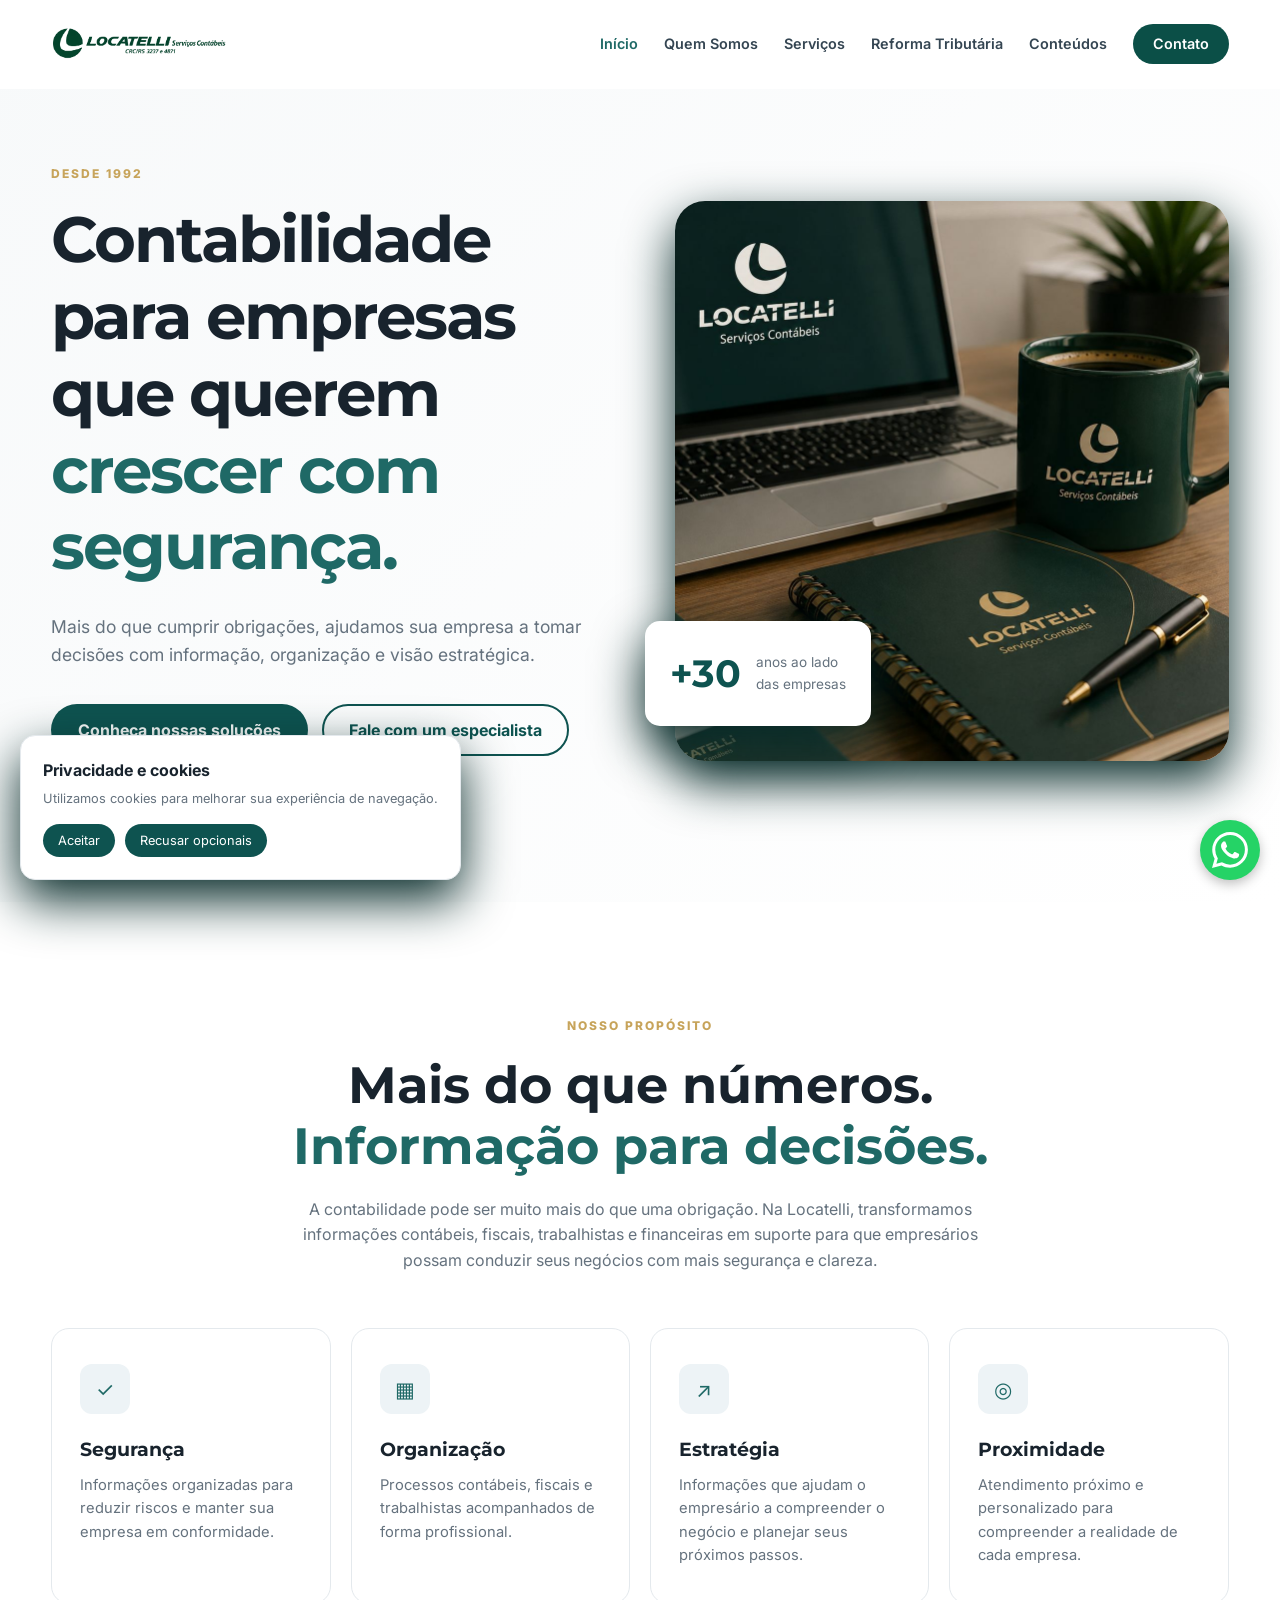
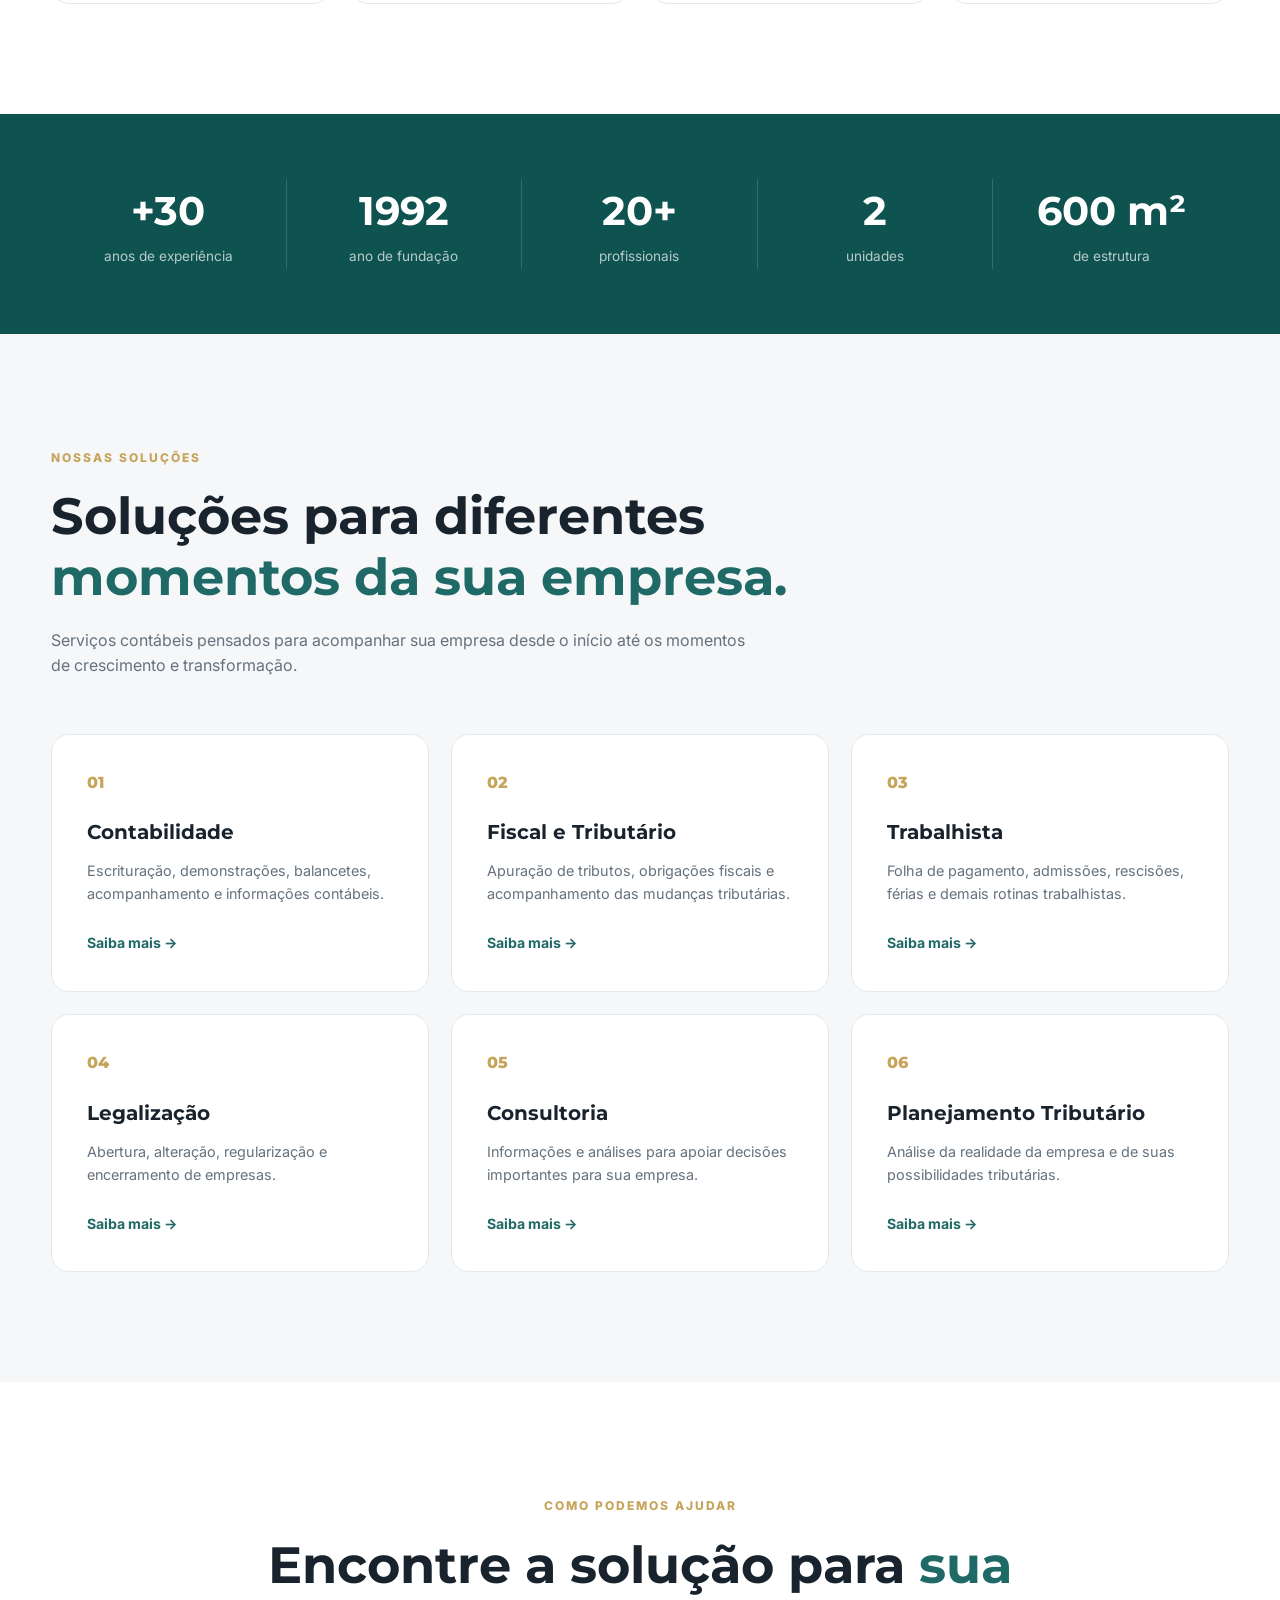
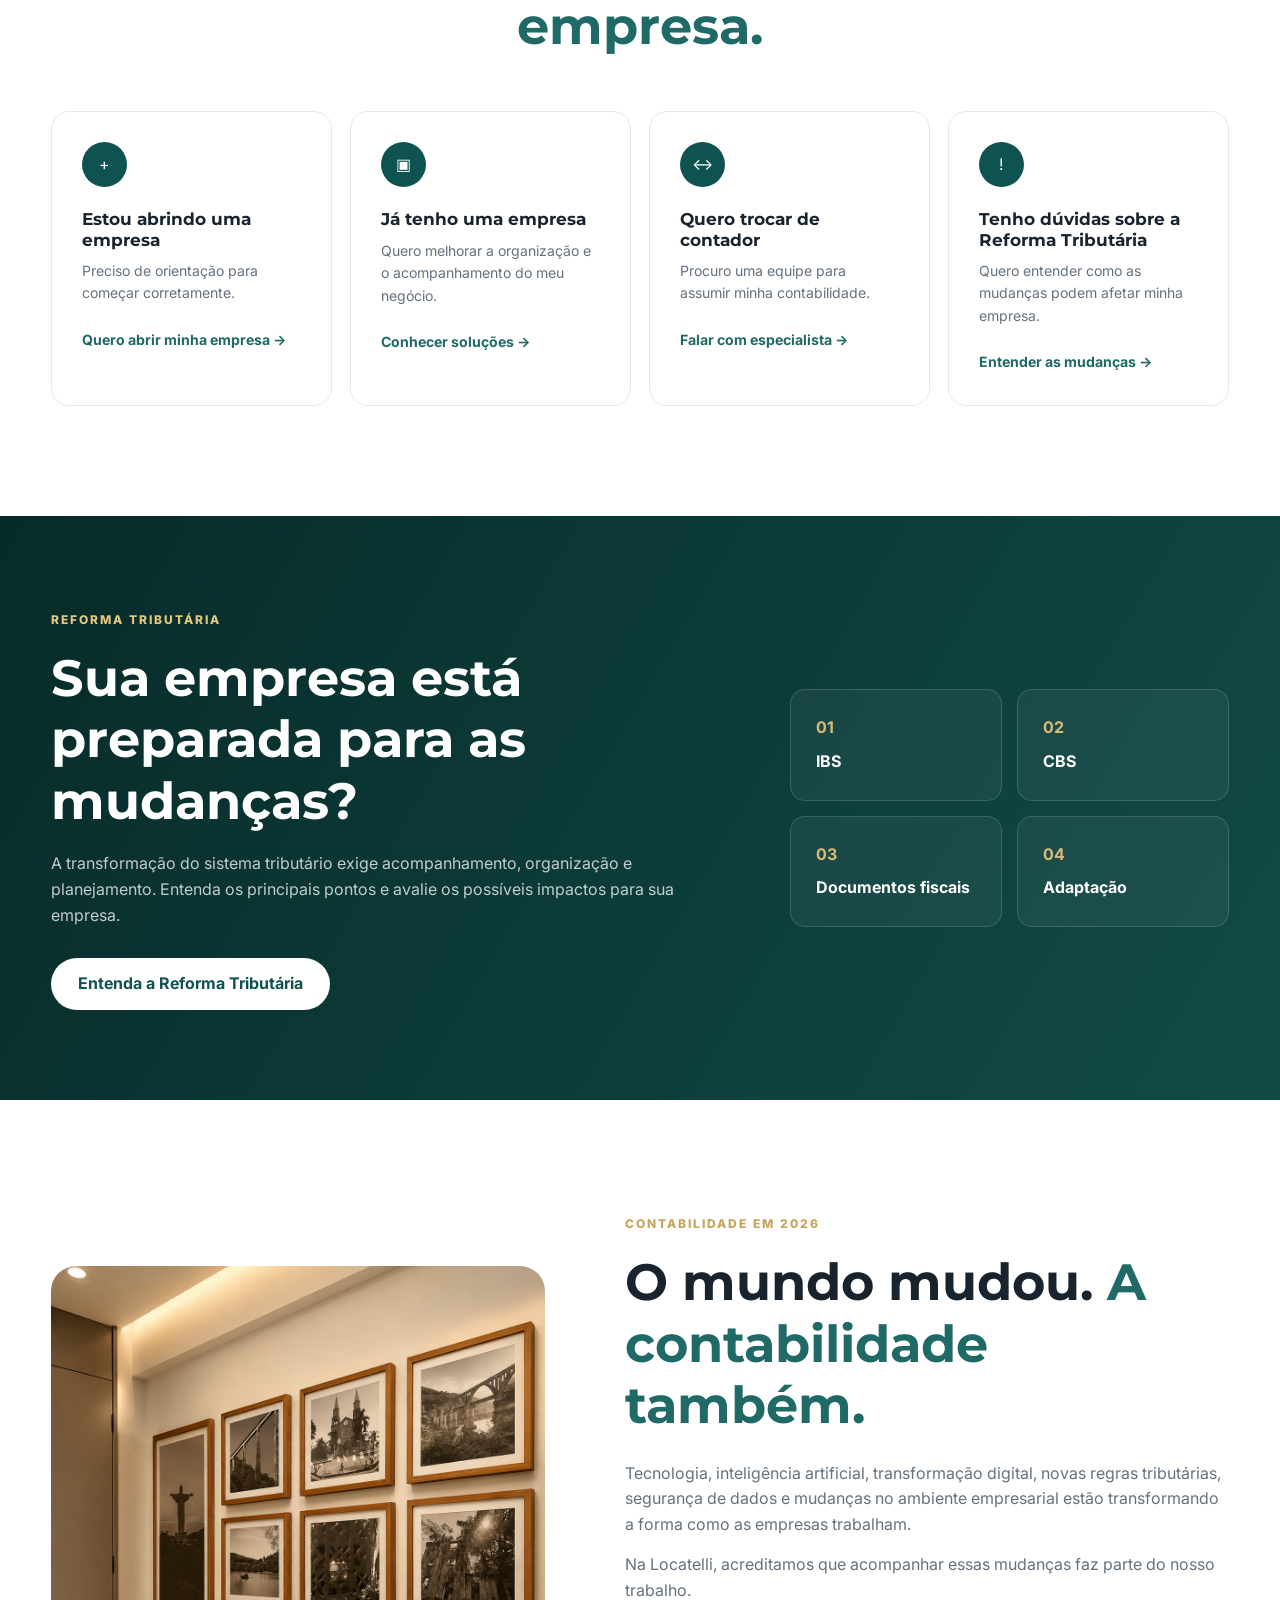
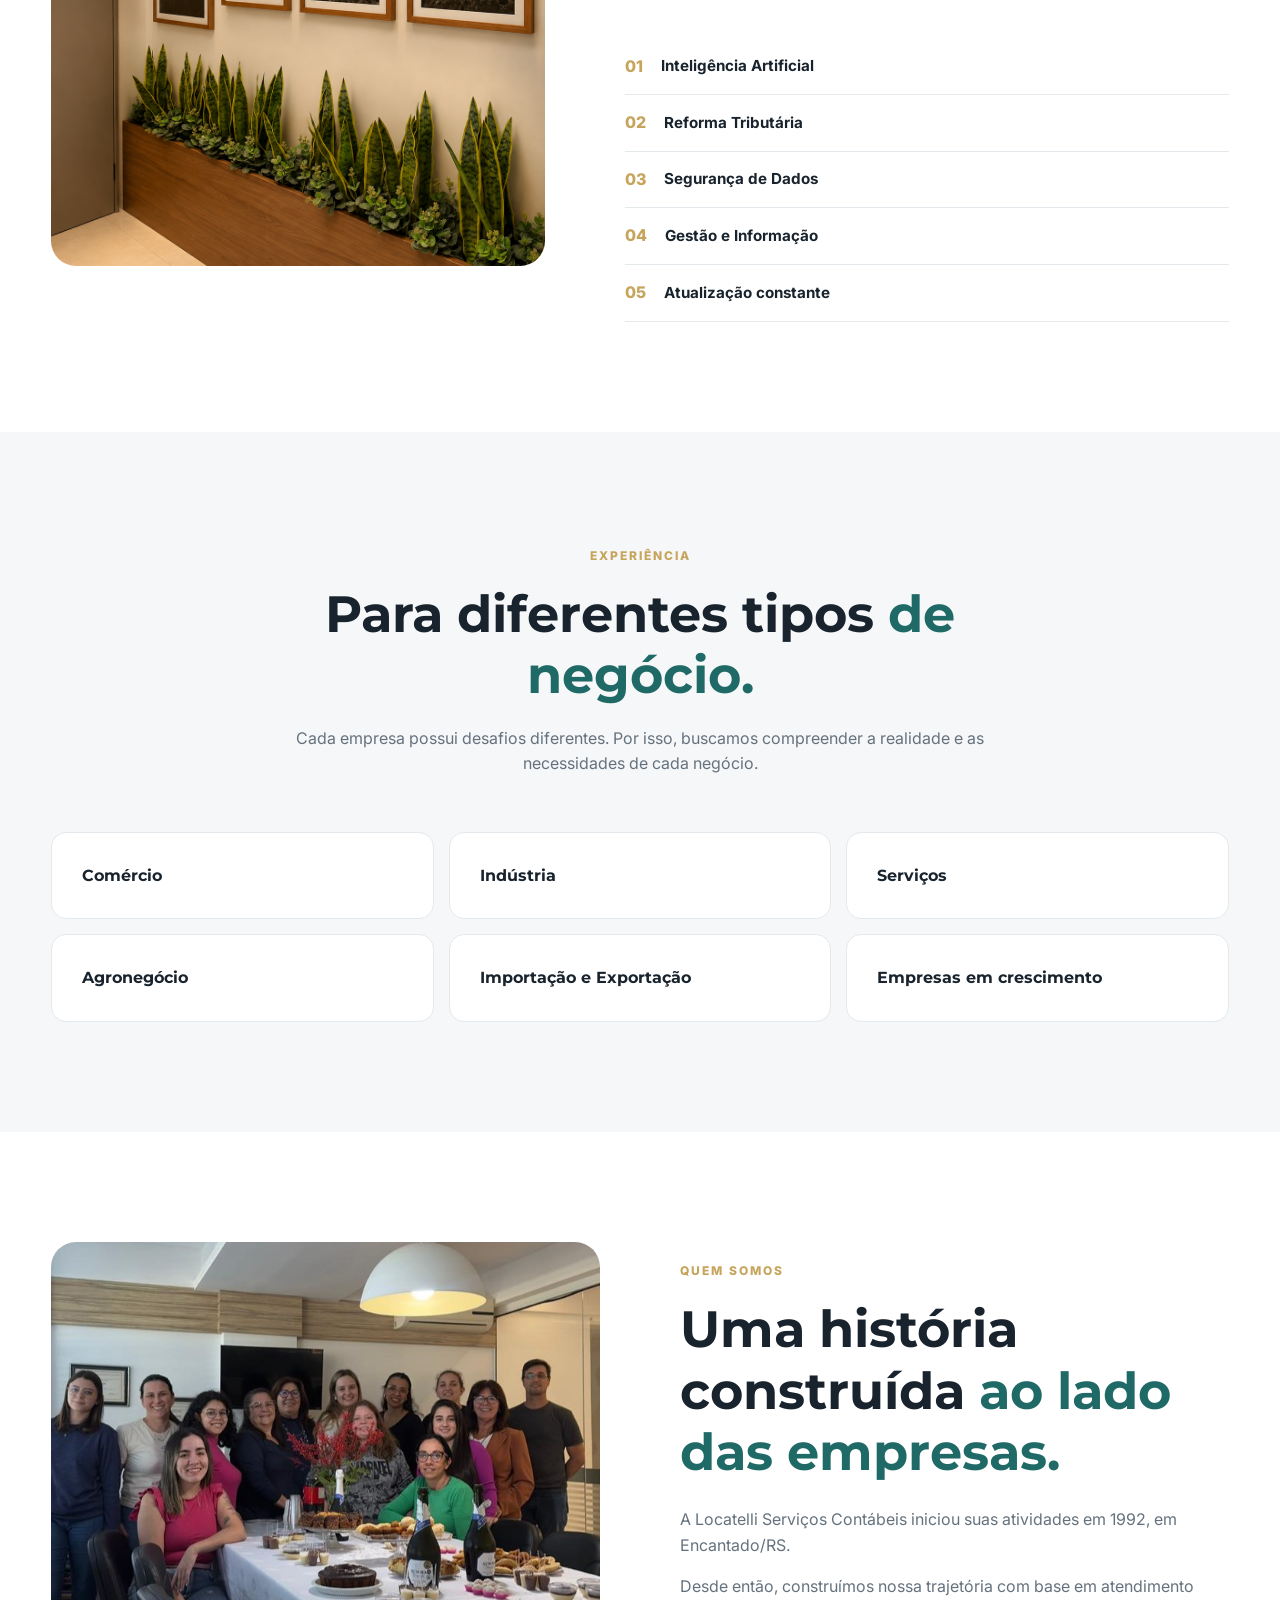
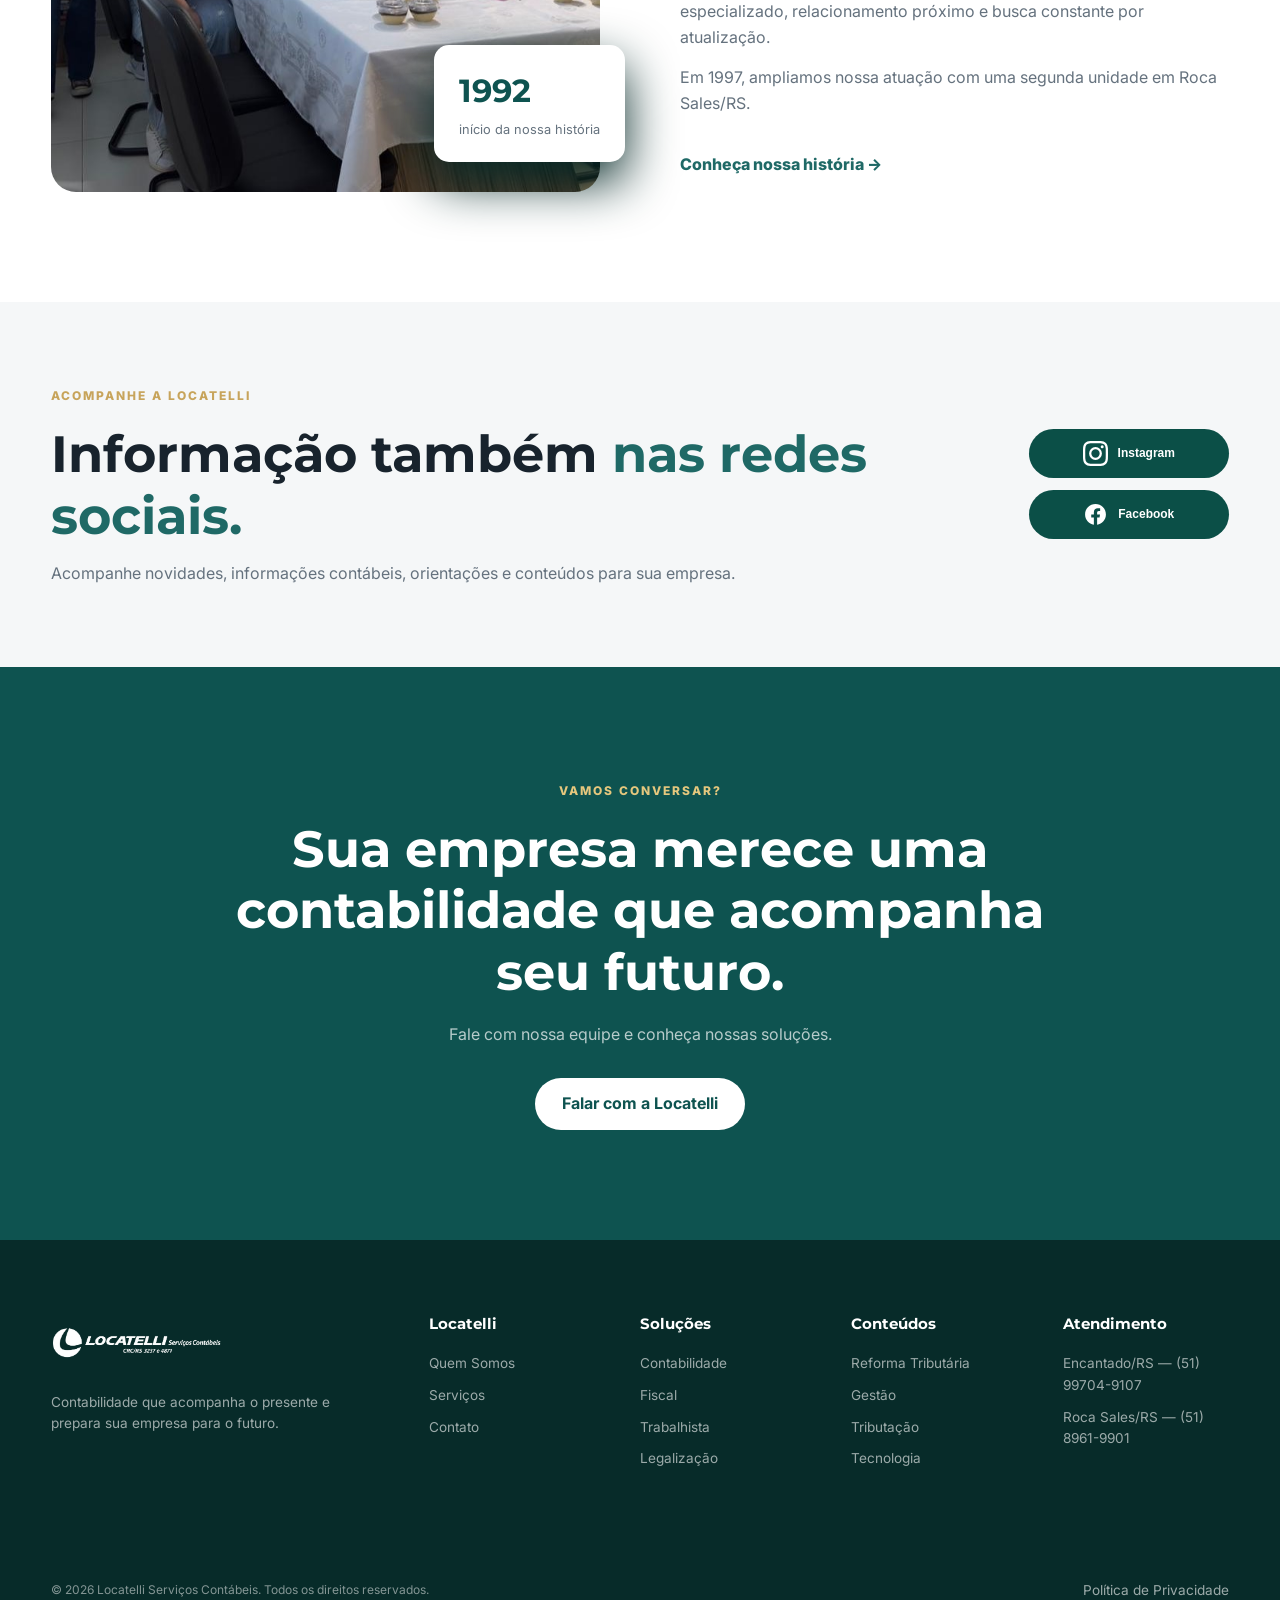
==== commit b38278d2: "Add files via upload" ====
--- a/index.html
+++ b/index.html
@@ -2,6 +2,14 @@
 <!DOCTYPE html>
 <html lang="pt-BR">
 <head>
+    <!-- Outras tags como meta e title aqui -->
+    
+    <!-- Link para instalar o pacote de ícones de marcas do Flaticon (Instagram, Facebook, etc.) -->
+    <link rel='stylesheet' href='https://flaticon.com'>
+    
+    <!-- Seu link do CSS personalizado (se tiver) -->
+    <link rel="stylesheet" href="style.css">
+
     <meta charset="UTF-8">
     <meta name="viewport" content="width=device-width, initial-scale=1.0">
 
@@ -41,11 +49,8 @@
             <a href="servicos.html">Serviços</a>
             <a href="reforma-tributaria.html">Reforma Tributária</a>
             <a href="conteudos.html">Conteúdos</a>
-            <a href="contato.html">Contato</a>
-
-            <a href="#" class="nav-whatsapp whatsapp-link">
-                <span>WhatsApp</span>
-            </a>
+            <a href="contato.html" class="btn-menu-contato">Contato</a></li>
+
 
         </nav>
 
@@ -745,12 +750,24 @@
                     orientações e conteúdos para sua empresa.
                 </p>
 
-            </div>
-
-            <!-- TROQUE PELO LINK REAL DO INSTAGRAM -->
-            <a href="#" target="_blank" class="btn btn-primary">
-                Seguir no Instagram
-            </a>
+            </div>              
+<div class="container-botoes-sociais">
+    <a href="https://www.instagram.com/locatelli_contabilidade/" class="btn-social btn-instagram">
+        <svg class="icon-social" viewBox="0 0 24 24" xmlns="http://w3.org">
+            <path d="M12 2.163c3.204 0 3.584.012 4.85.07 3.252.148 4.771 1.691 4.919 4.919.058 1.265.069 1.645.069 4.849 0 3.205-.012 3.584-.069 4.849-.149 3.225-1.664 4.771-4.919 4.919-1.266.058-1.644.07-4.85.07-3.204 0-3.584-.012-4.849-.07-3.26-.149-4.771-1.699-4.919-4.92-.058-1.265-.07-1.644-.07-4.849 0-3.204.013-3.583.07-4.849.149-3.227 1.664-4.771 4.919-4.919 1.266-.057 1.645-.069 4.849-.069zM12 0C8.741 0 8.333.014 7.053.072 2.695.272.273 2.69.073 7.051.014 8.333 0 8.741 0 12c0 3.259.014 3.668.072 4.948.2 4.358 2.618 6.78 6.98 6.98 1.281.058 1.689.072 4.948.072 3.259 0 3.668-.014 4.948-.072 4.354-.2 6.782-2.618 6.979-6.98.059-1.28.073-1.689.073-4.948 0-3.259-.014-3.667-.072-4.947-.196-4.354-2.617-6.78-6.979-6.98C15.668.014 15.259 0 12 0zm0 5.838a6.162 6.162 0 1 0 0 12.324 6.162 6.162 0 0 0 0-12.324zM12 16a4 4 0 1 1 0-8 4 4 0 0 1 0 8zm6.406-11.845a1.44 1.44 0 1 0 0 2.881 1.44 1.44 0 0 0 0-2.881z"/>
+        </svg>
+        <span>Instagram</span>
+    </a>
+    <a href="https://www.facebook.com/profile.php?id=61590508286813" class="btn-social btn-facebook">
+        <svg class="icon-social" viewBox="0 0 24 24" xmlns="http://w3.org">
+            <path d="M22 12c0-5.523-4.477-10-10-10S2 6.477 2 12c0 4.991 3.657 9.128 8.438 9.878v-6.987h-2.54V12h2.54V9.797c0-2.506 1.492-3.89 3.777-3.89 1.094 0 2.238.195 2.238.195v2.46h-1.26c-1.243 0-1.63.771-1.63 1.562V12h2.773l-.443 2.89h-2.33v6.988C18.343 21.128 22 16.991 22 12z"/>
+        </svg>
+        <span>Facebook</span>
+    </a>
+
+</div>
+
+</a>
 
         </div>
 
@@ -883,18 +900,11 @@
 
 </footer>
 
-
-<!-- BOTÃO WHATSAPP -->
-
-<a href="#"
-   class="floating-whatsapp whatsapp-link"
-   aria-label="Falar com a Locatelli pelo WhatsApp">
-
-    <span>WhatsApp</span>
-
+<a href="https://linktr.ee/escritoriocontabillocatelli" class="btn-whatsapp-fixo" target="_blank" rel="noopener noreferrer">
+   <svg class="icon-whats-vetor" viewBox="0 0 24 24" xmlns="http://w3.org">
+        <path d="M17.472 14.382c-.297-.149-1.758-.867-2.03-.967-.273-.099-.471-.148-.67.15-.197.297-.767.966-.94 1.164-.173.199-.347.223-.644.075-.297-.15-1.255-.463-2.39-1.475-.883-.788-1.48-1.761-1.653-2.059-.173-.297-.018-.458.13-.606.134-.133.298-.347.446-.52.149-.174.198-.298.298-.497.099-.198.05-.371-.025-.52-.075-.149-.669-1.612-.916-2.207-.242-.579-.487-.5-.669-.51-.173-.008-.371-.01-.57-.01-.198 0-.52.074-.792.372-.272.297-1.04 1.016-1.04 2.479 0 1.462 1.065 2.875 1.213 3.074.149.198 2.096 3.2 5.077 4.487.709.306 1.262.489 1.694.625.712.227 1.36.195 1.871.118.571-.085 1.758-.719 2.006-1.413.248-.694.248-1.289.173-1.413-.074-.124-.272-.198-.57-.347m-5.421 7.403h-.004a9.87 9.87 0 01-5.031-1.378l-.361-.214-3.741.982.998-3.648-.235-.374a9.86 9.86 0 01-1.51-5.26c.001-5.45 4.436-9.884 9.888-9.884 2.64 0 5.122 1.03 6.988 2.898a9.825 9.825 0 012.893 6.994c-.003 5.45-4.437 9.884-9.885 9.884m8.413-18.297A11.815 11.815 0 0012.05 0C5.495 0 .16 5.334.157 11.892c0 2.096.547 4.142 1.588 5.945L0 24l6.335-1.662c1.746.953 3.71 1.454 5.709 1.455h.005c6.554 0 11.89-5.335 11.893-11.893a11.821 11.821 0 00-3.48-8.413z"/>
+    </svg>
 </a>
-
-
 <!-- COOKIE -->
 
 <div class="cookie-banner" id="cookieBanner">
--- a/css/style.css
+++ b/css/style.css
@@ -208,19 +208,6 @@
     color: var(--secondary);
 }
 
-.nav-whatsapp {
-    background: var(--primary);
-    color: white !important;
-
-    padding: 12px 20px;
-
-    border-radius: 50px;
-}
-
-.nav-whatsapp:hover {
-    background: var(--secondary);
-}
-
 .menu-toggle {
     display: none;
 
@@ -1293,4 +1280,93 @@
         bottom: 10px;
     }
 
-}+}
+
+/* Container que empilha os botões um embaixo do outro */
+.container-botoes-sociais {
+  display: flex;
+  flex-direction: column; /* Empilha os elementos verticalmente */
+  align-items: center;    /* Centraliza os botões (mude para flex-start se preferir alinhado à esquerda) */
+  gap: 12px;              /* Espaço de 12px entre o botão de cima e o de baixo */
+}
+
+/* Base de estilo idêntica para ambos os botões */
+.btn-social {
+  display: inline-flex;
+  align-items: center;
+  justify-content: center;
+  gap: 10px;
+  width: 200px;              /* Defini uma largura fixa para os dois botões terem o mesmo tamanho exato */
+  padding: 12px 24px;
+  border-radius: 50px;
+  text-decoration: none;
+  font-family: sans-serif;
+  font-size: 12px;
+  font-weight: bold;
+  color: #ffffff !important;
+  transition: background 0.3s;
+}
+
+/* Cor do botão do Instagram (Verde Escuro) */
+.btn-instagram {
+  background-color: #0b4f47;
+}
+.btn-instagram:hover {
+  background-color: #083b35;
+}
+
+/* Cor do botão do Facebook (Mesmo verde ou se preferir o azul do Facebook use #1877F2) */
+.btn-facebook {
+  background-color: #0b4f47; /* Mantive o verde padrão da identidade da Locatelli */
+}
+.btn-facebook:hover {
+  background-color: #083b35;
+}
+
+/* Ajuste dos ícones SVG */
+.icon-social {
+  width: 25px;
+  height: 25px;
+  fill: #ffffff;
+}
+.btn-menu-contato {
+  background-color: #0b4f47; /* O mesmo verde padrão */
+  color: #ffffff !important;  /* Letra branca */
+  padding: 8px 20px;         /* Espaçamento interno para criar o formato do botão */
+  border-radius: 50px;       /* Bordas arredondadas */
+  text-decoration: none;
+  font-weight: bold;
+  transition: background 0.3s;
+}
+
+.btn-menu-contato:hover {
+  background-color: #083b35; /* Efeito ao passar o mouse */
+}
+/* Balão verde flutuante */
+.btn-whatsapp-fixo {
+  position: fixed !important;
+  bottom: 20px !important;
+  right: 20px !important;
+  width: 60px !important;
+  height: 60px !important;
+  background-color: #25d366 !important; /* Cor real do WhatsApp */
+  border-radius: 50% !important; /* Formato circular perfeito */
+  display: flex !important;
+  align-items: center !important;
+  justify-content: center !important;
+  box-shadow: 0px 4px 12px rgba(0, 0, 0, 0.25) !important;
+  z-index: 9999 !important;
+  transition: transform 0.2s ease-in-out !important;
+}
+
+.btn-whatsapp-fixo:hover {
+  transform: scale(1.08) !important;
+}
+
+/* Ajuste milimétrico do ícone interno oficial */
+.icon-whats-vetor {
+  width: 36px !important;   /* Tamanho ideal para manter a proporção do balão */
+  height: 36px !important;
+  fill: #ffffff !important;  /* Telefone e balão interno ficam totalmente brancos */
+}
+
